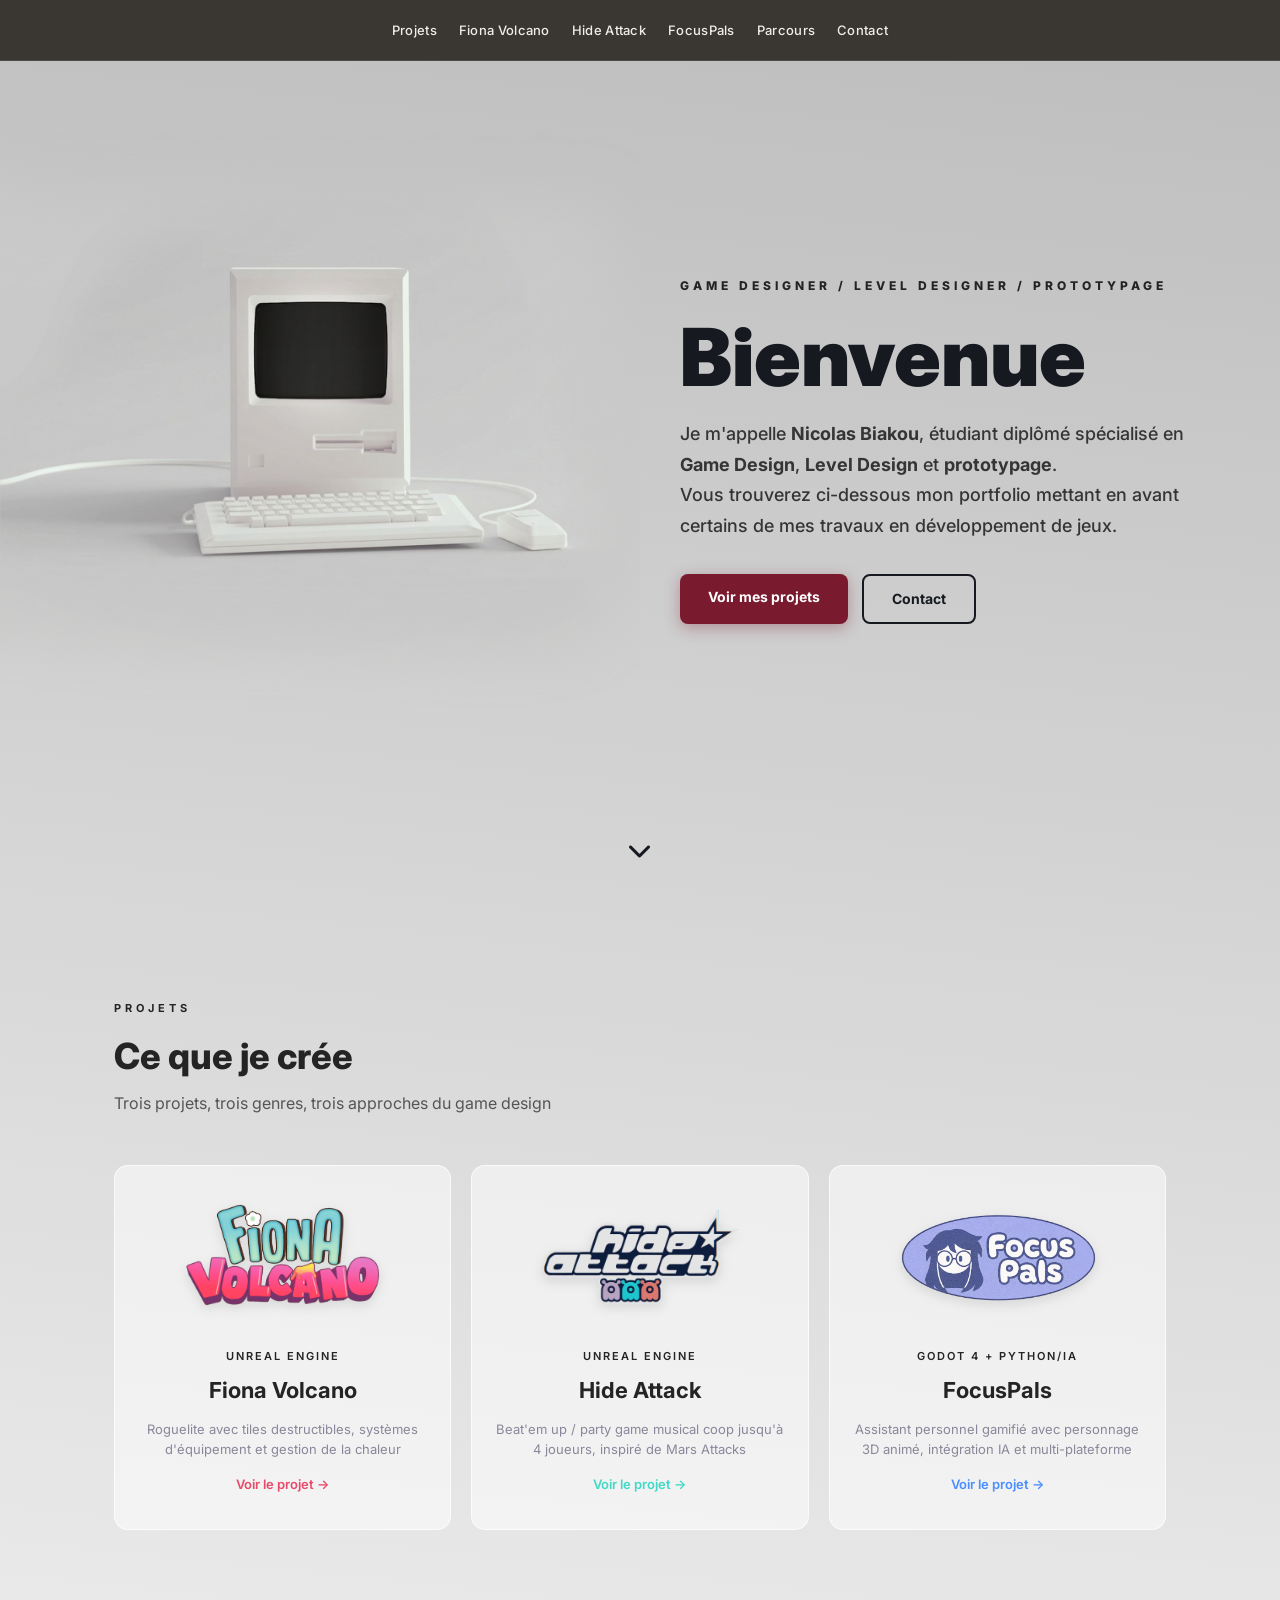
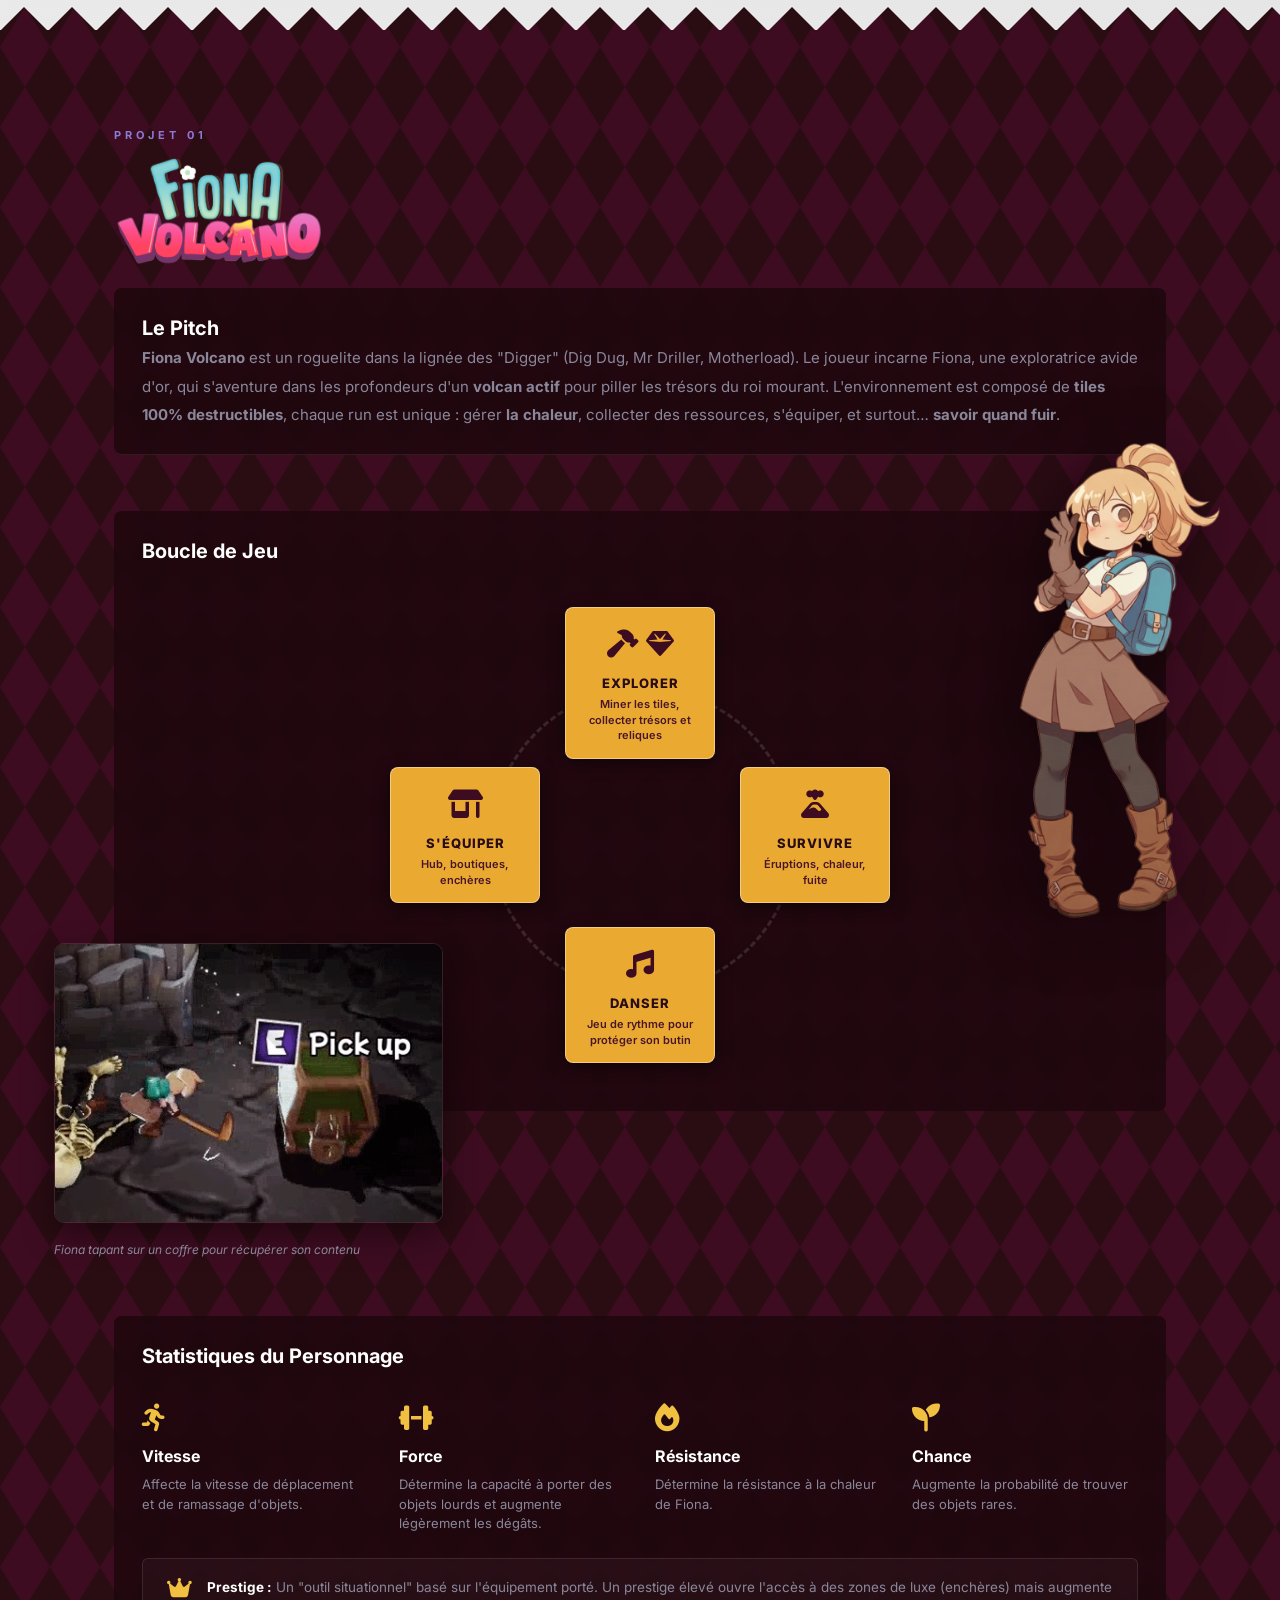
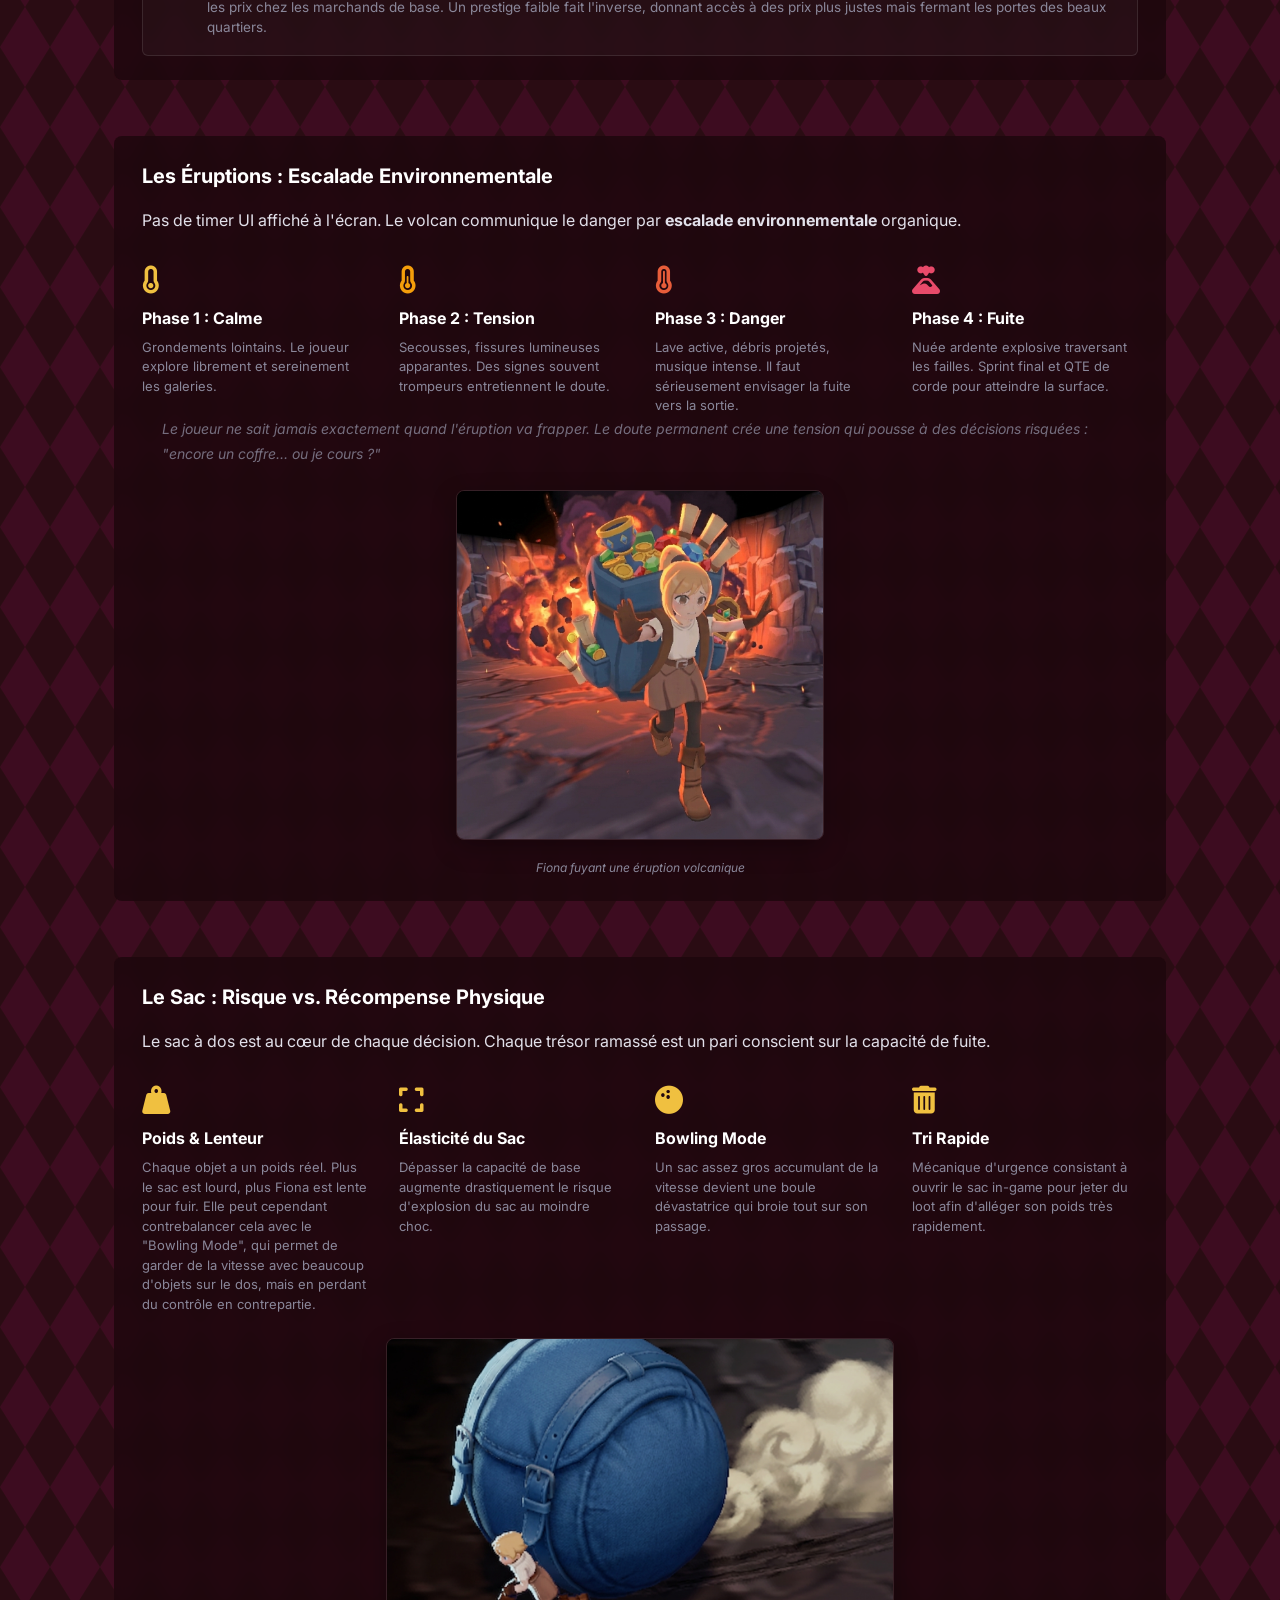
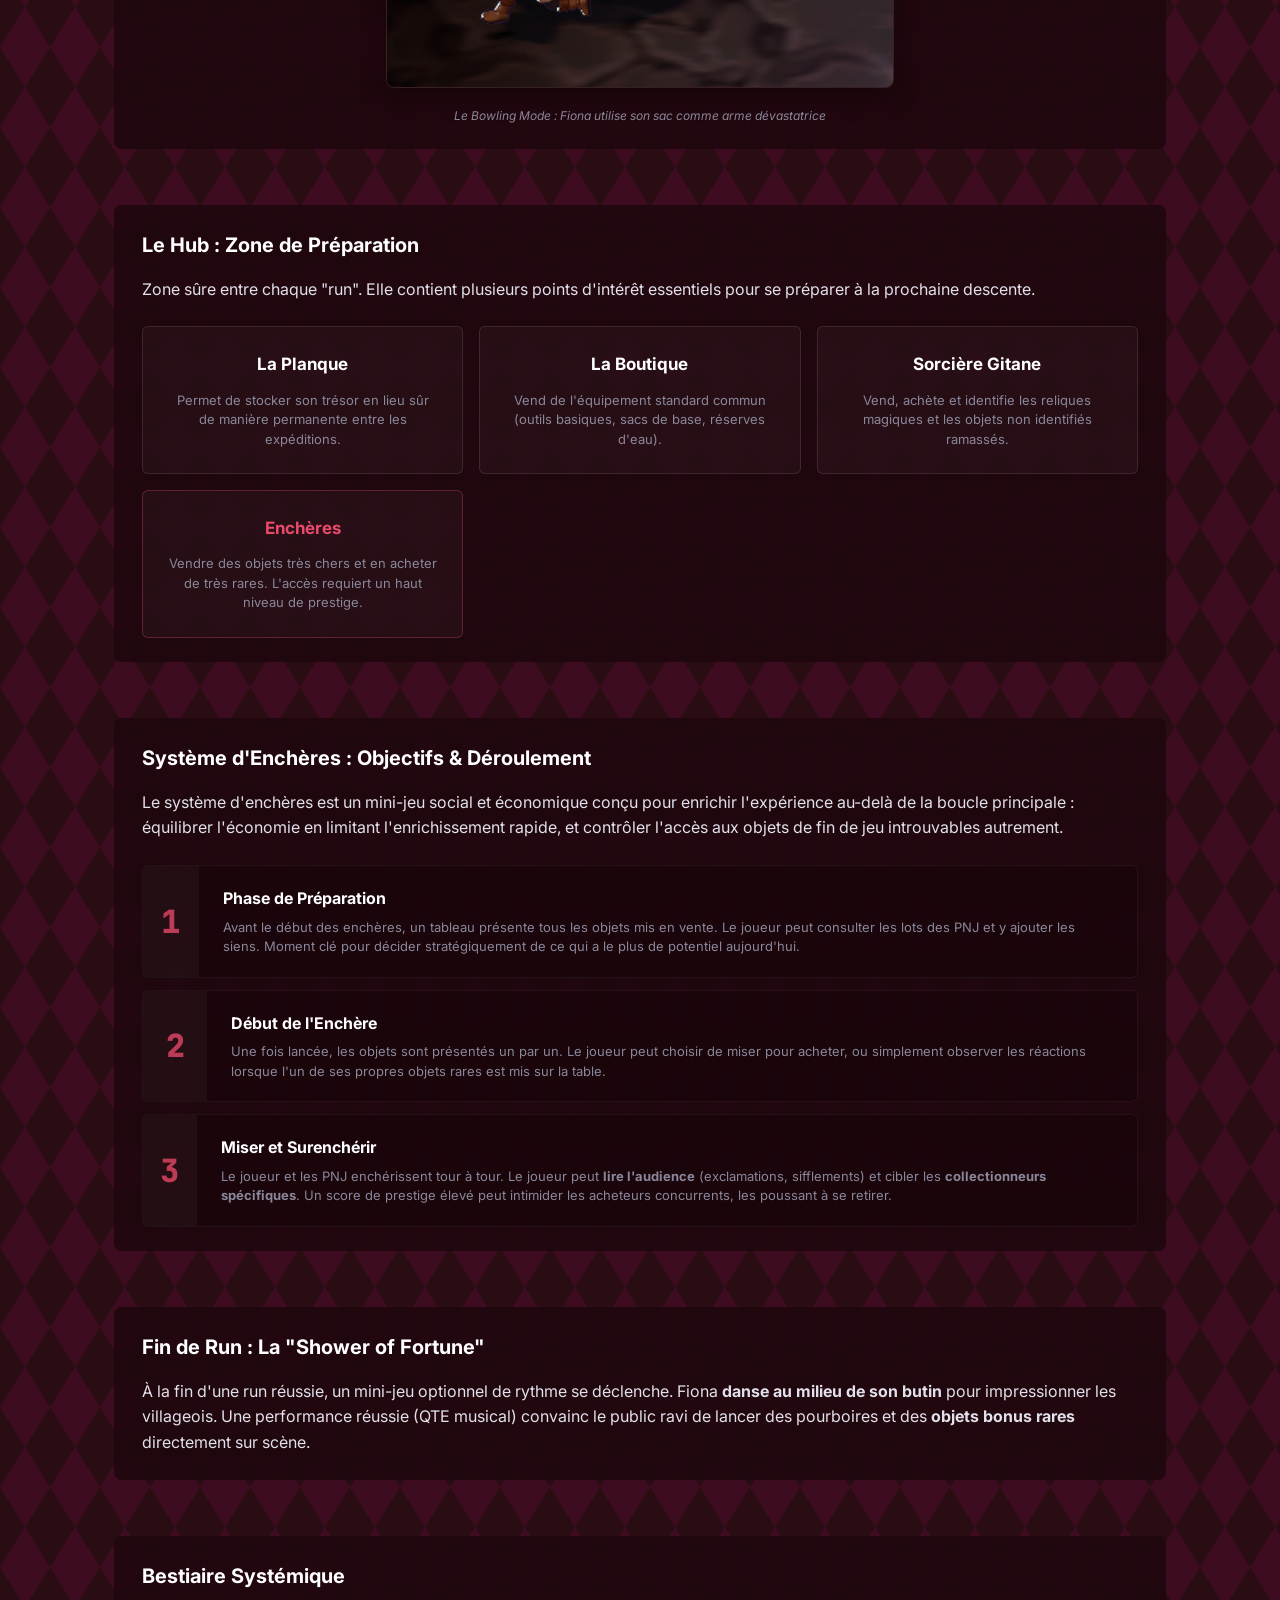
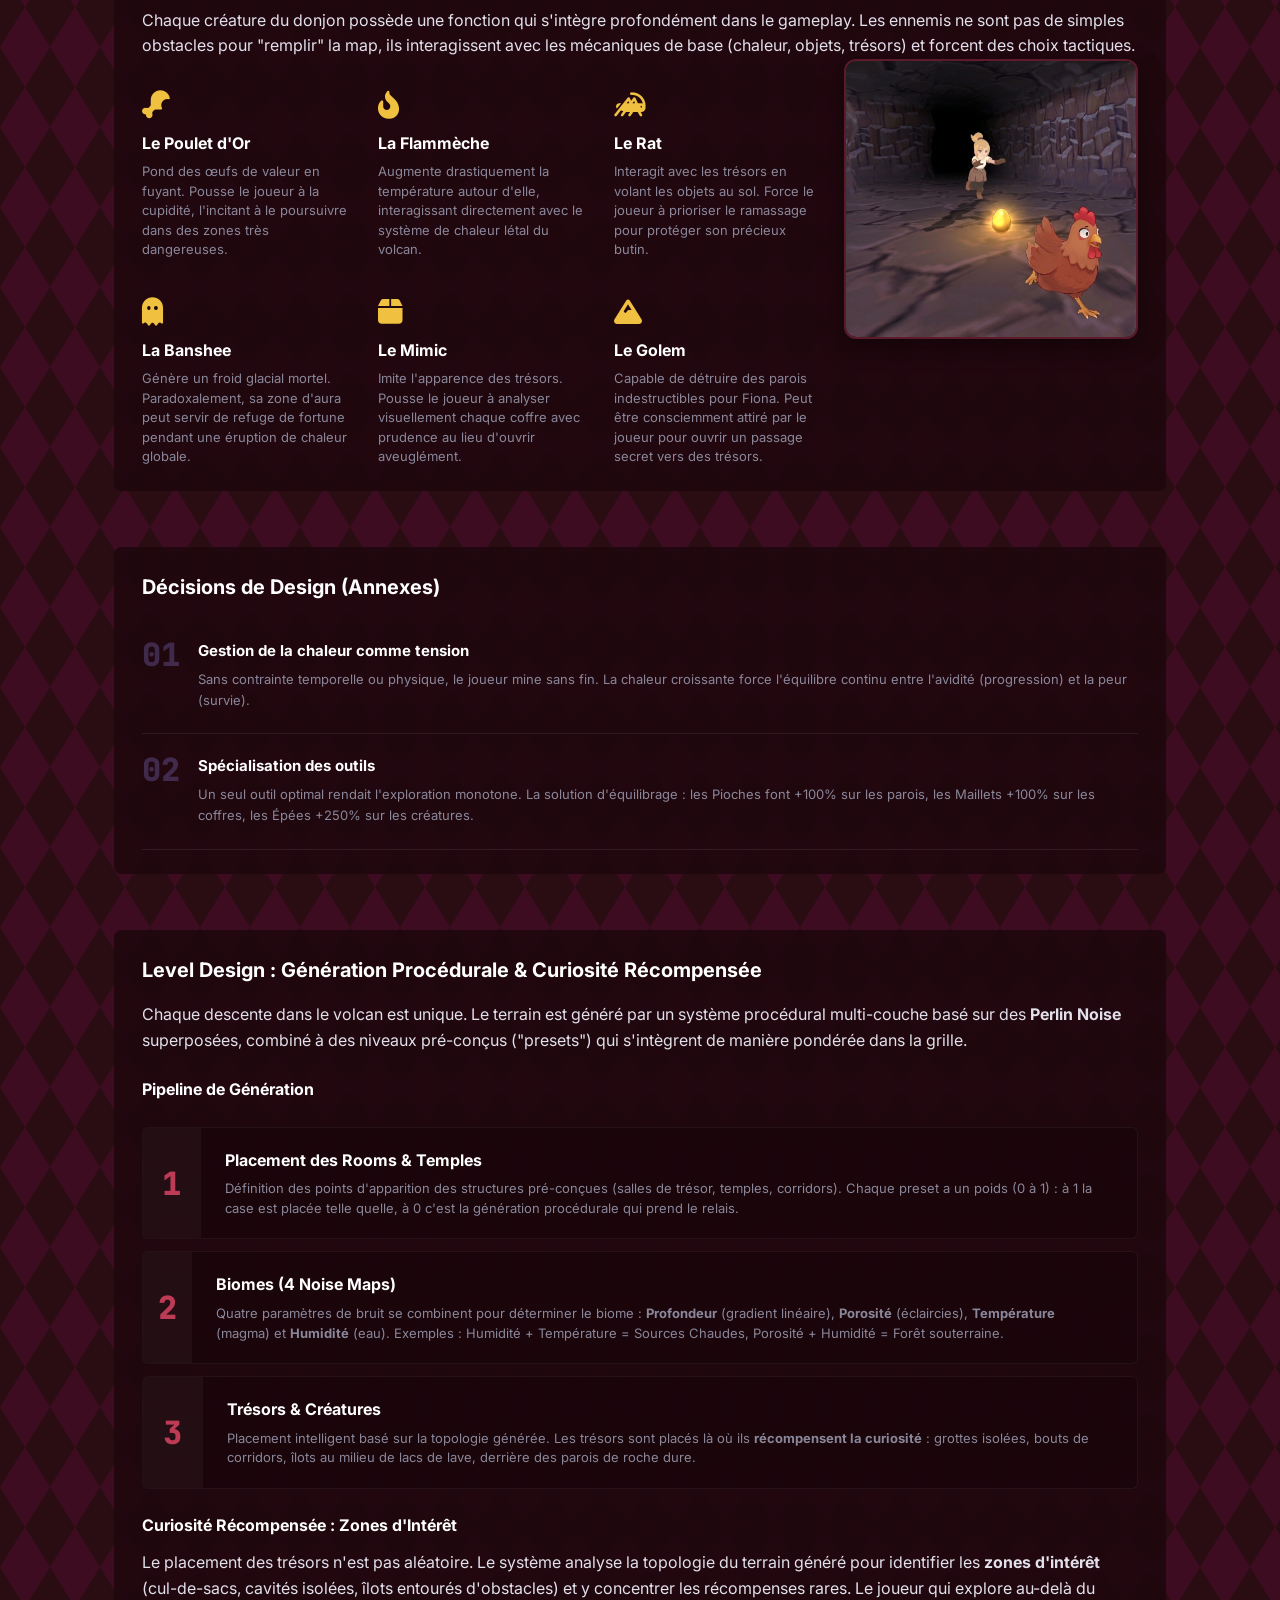
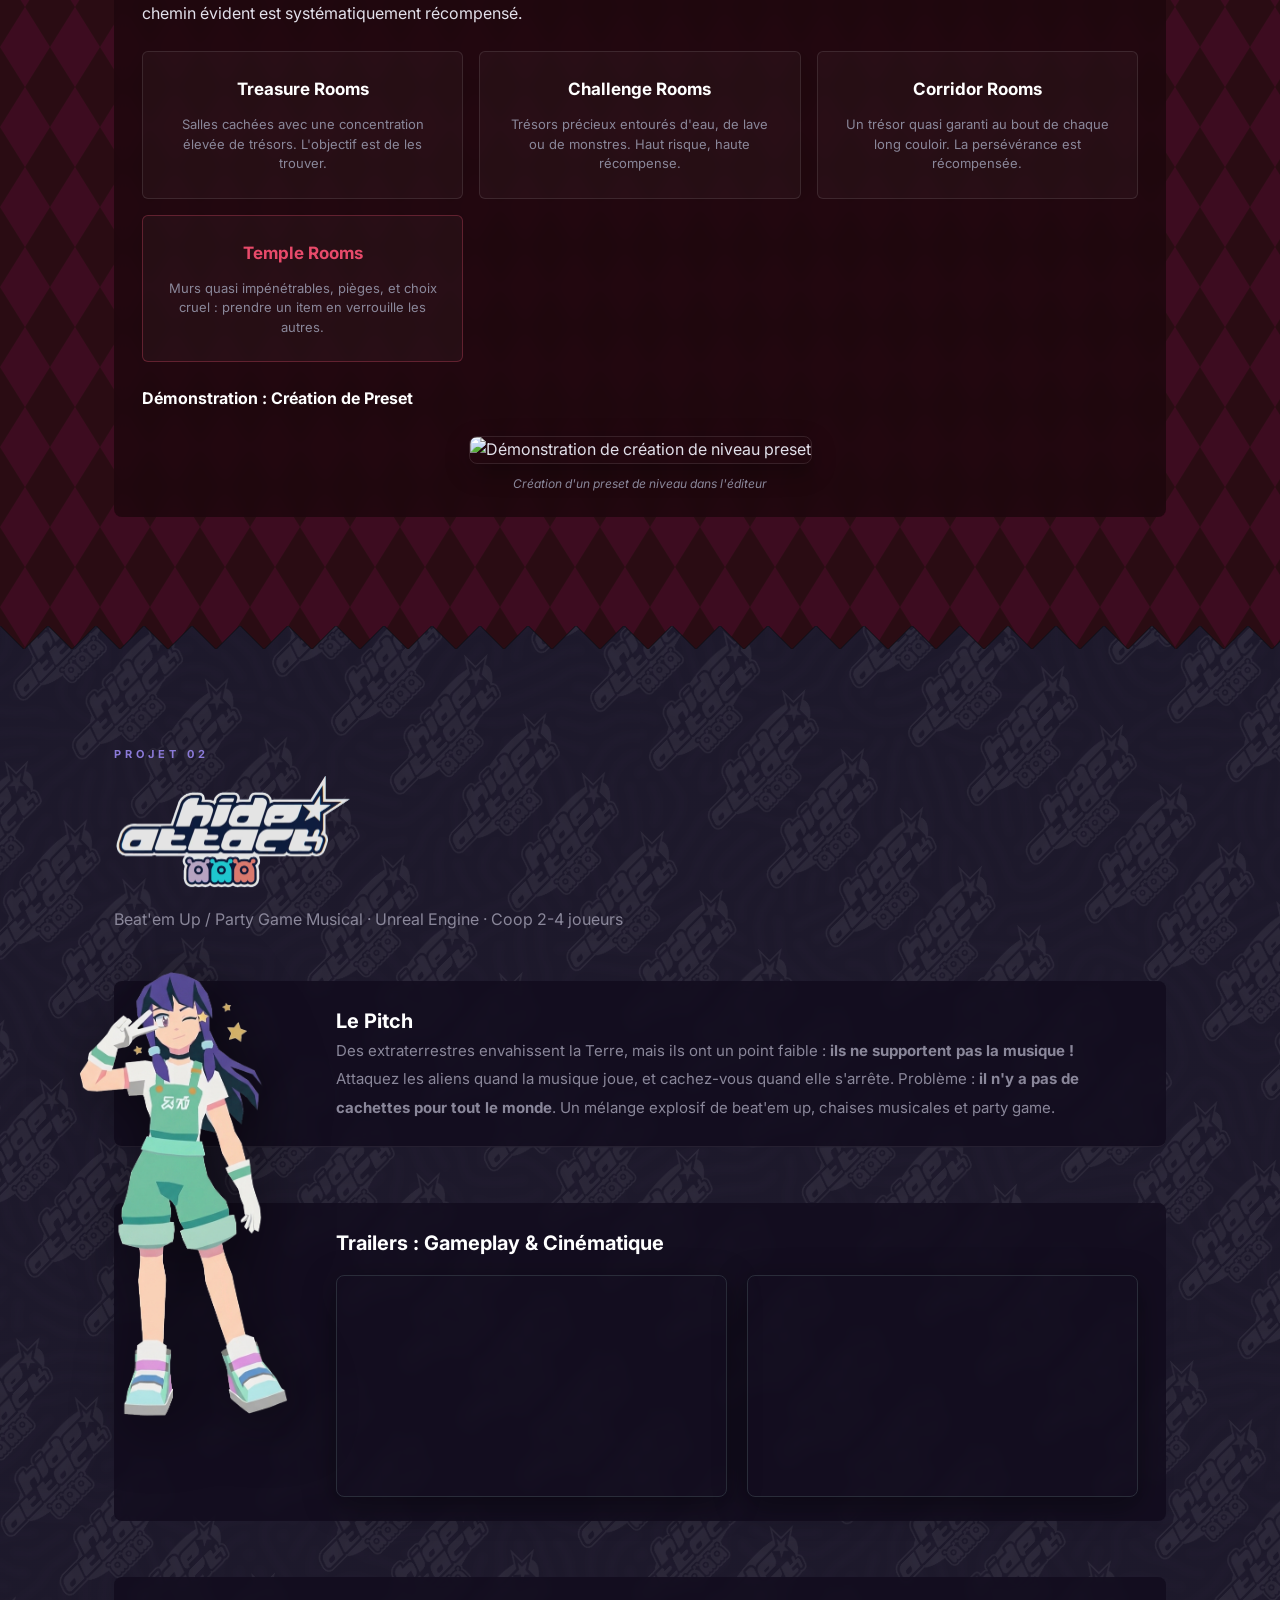
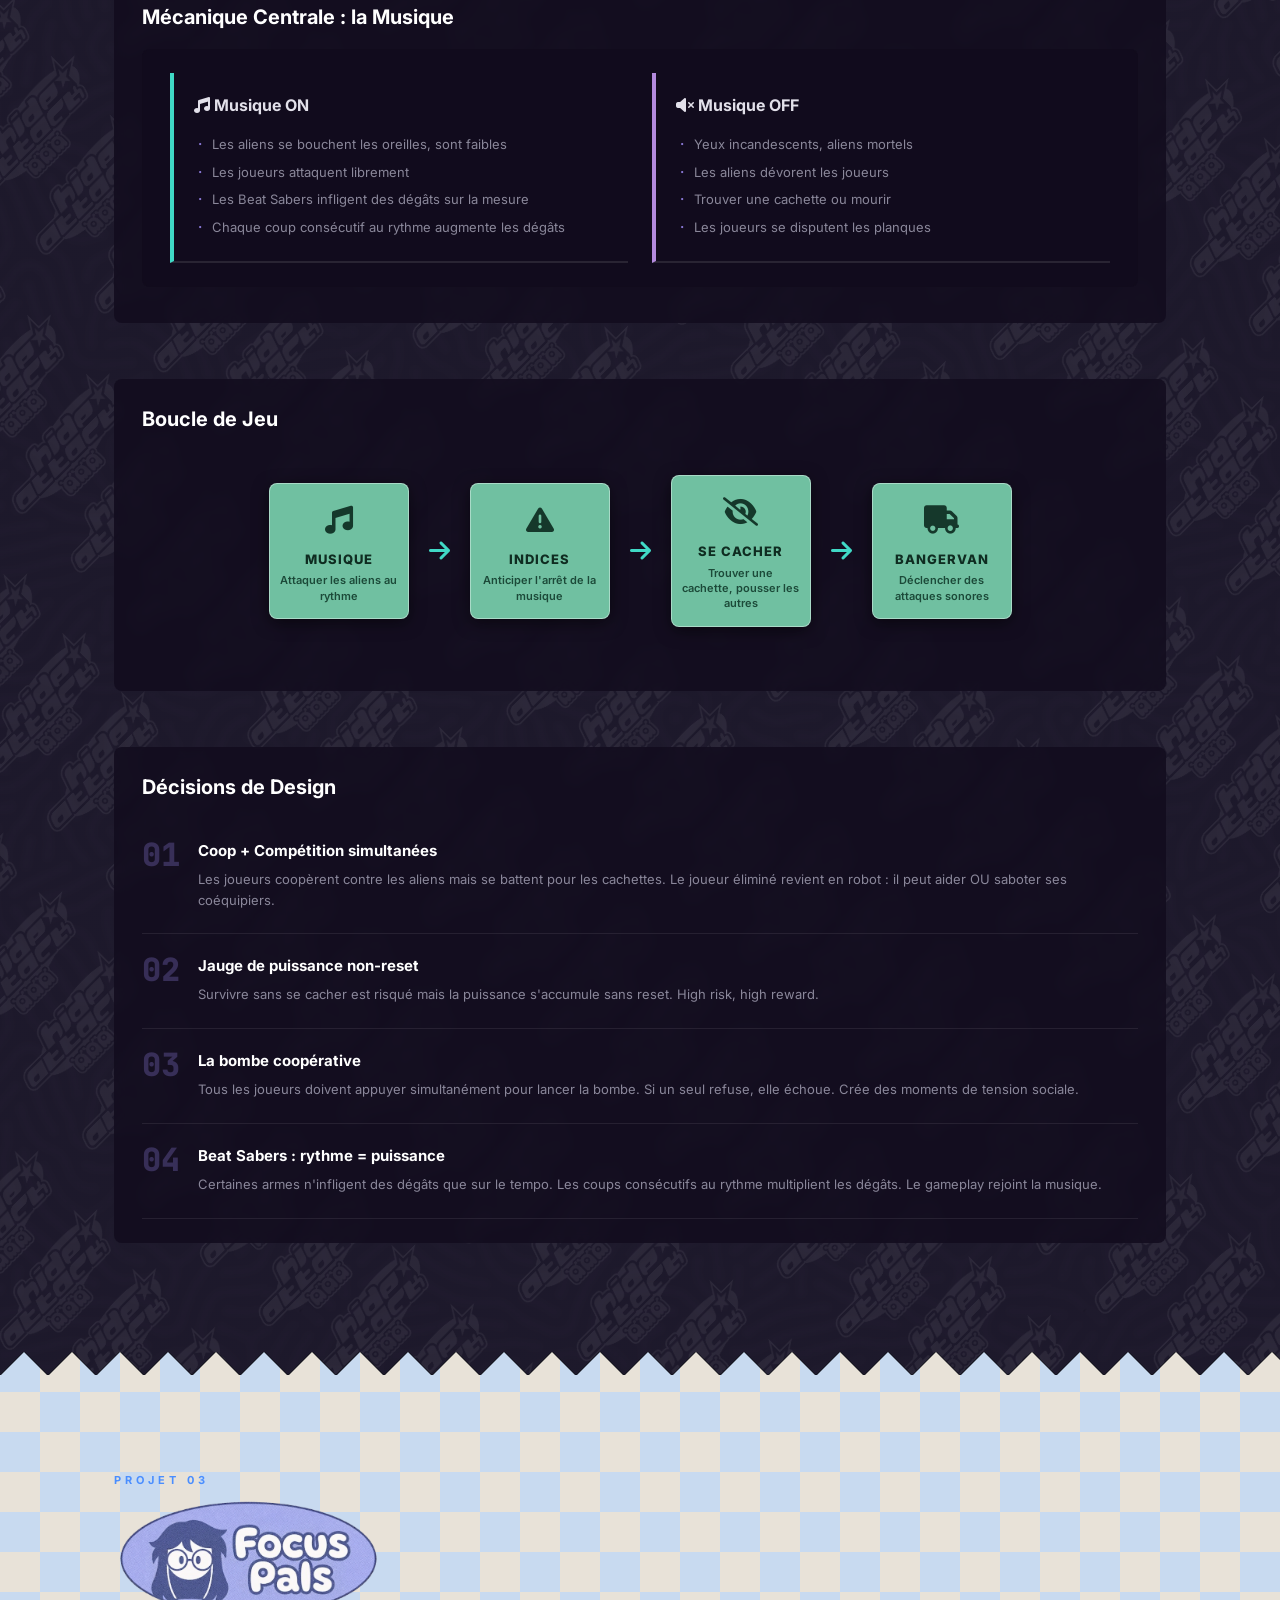
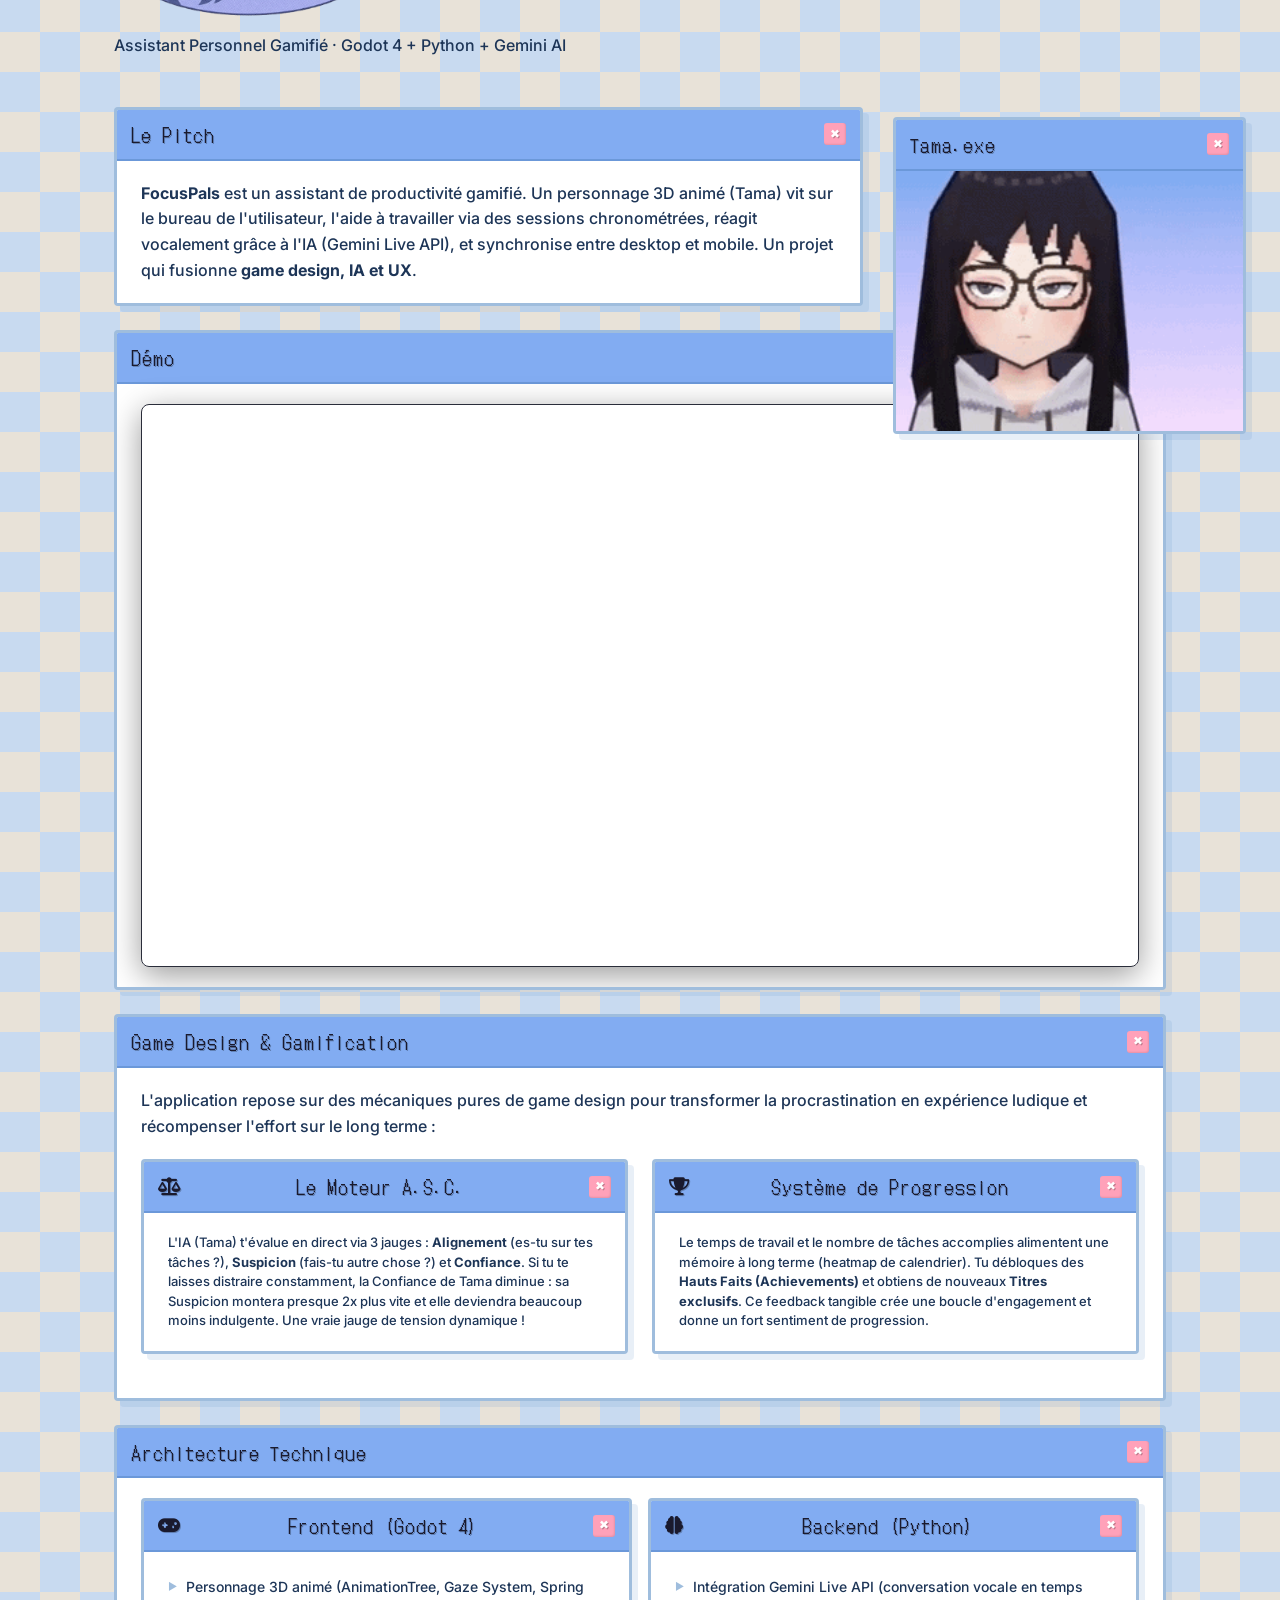
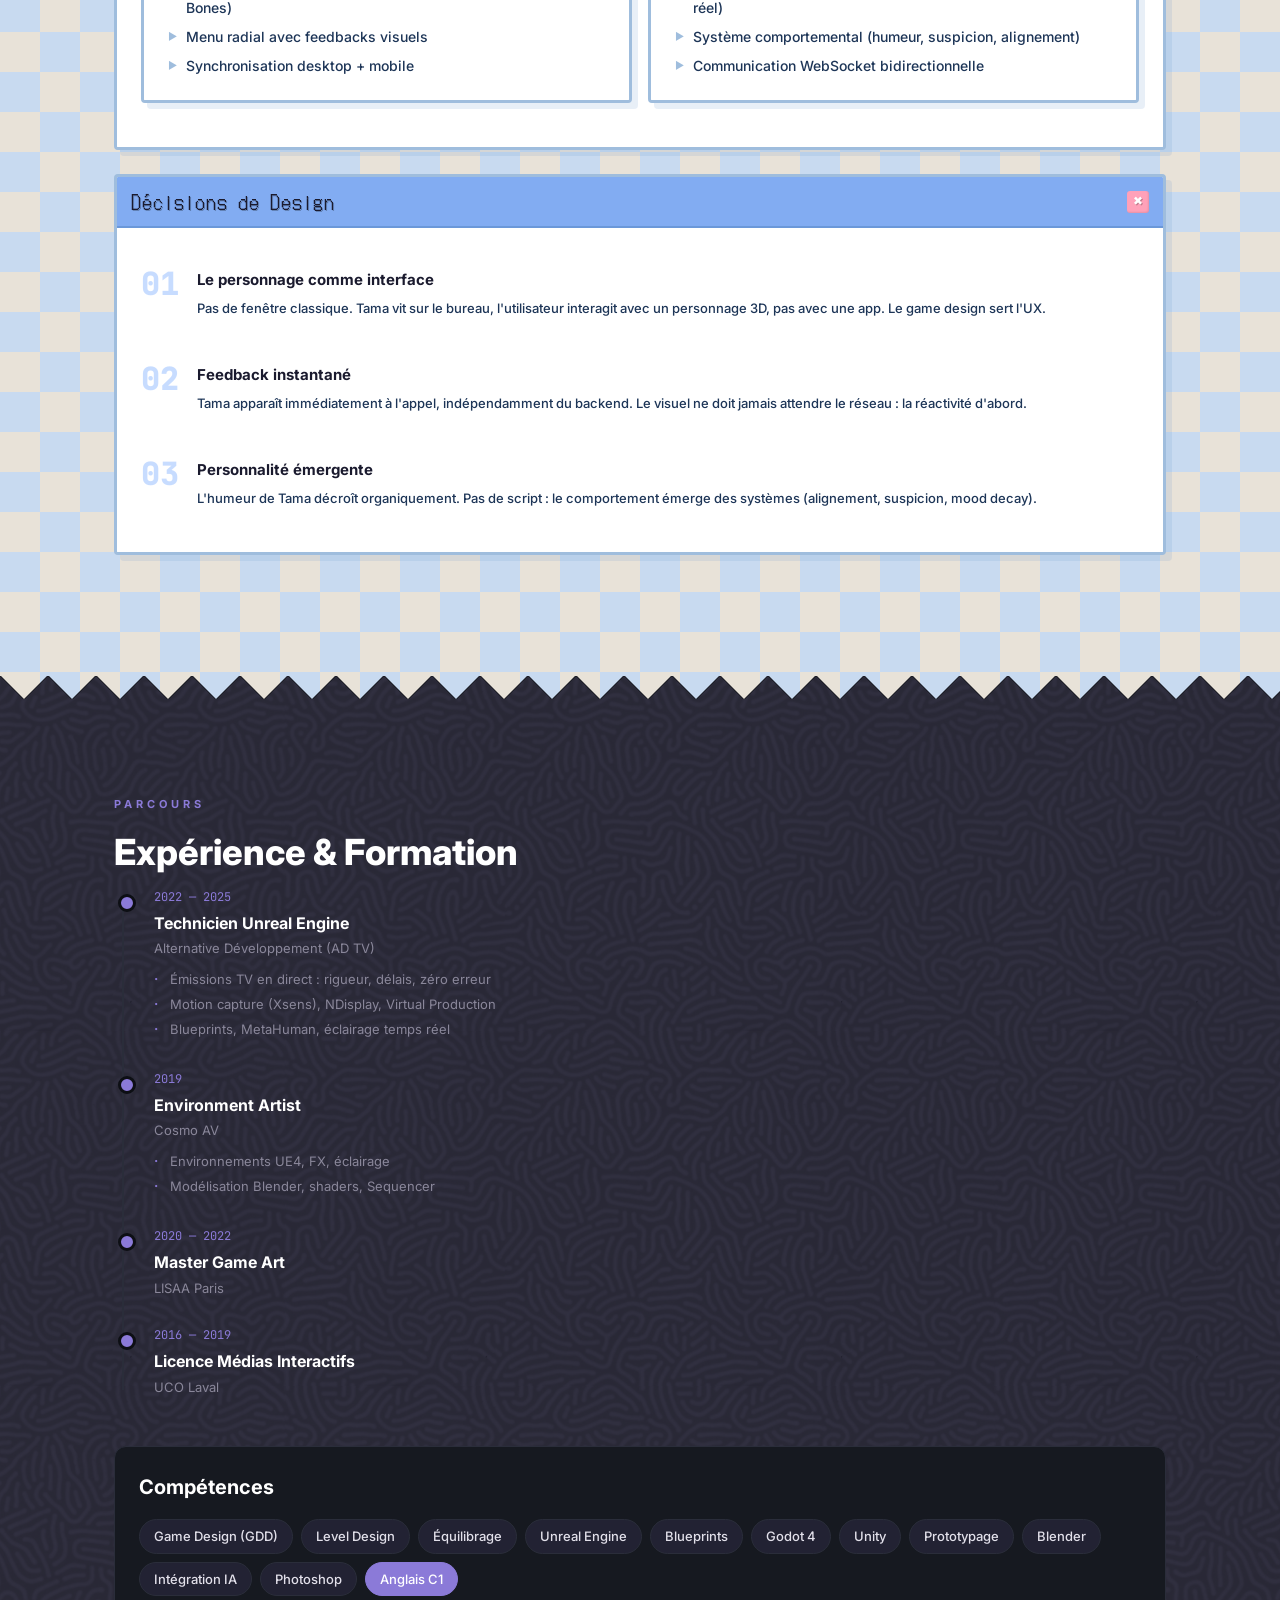
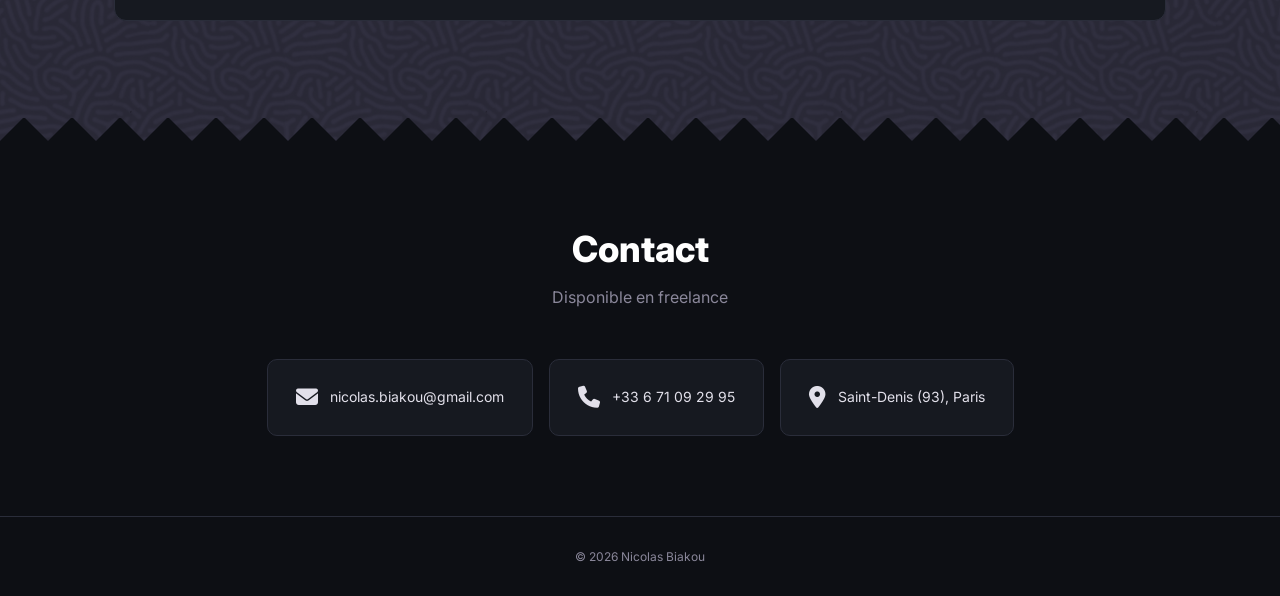
==== index.html @ f481d405 "Portfolio Nicolas Biakou - Game Designer" ====
<!DOCTYPE html>
<html lang="fr">
<head>
    <meta charset="UTF-8">
    <meta name="viewport" content="width=device-width, initial-scale=1.0">
    <title>Nicolas Biakou — Game Designer Portfolio</title>
    <meta name="description" content="Portfolio Game Design de Nicolas Biakou. Projets : Fiona Volcano, Hide Attack, FocusPals.">
    <link rel="preconnect" href="https://fonts.googleapis.com">
    <link href="https://fonts.googleapis.com/css2?family=DotGothic16&family=Inter:wght@300;400;500;600;700;800;900&family=JetBrains+Mono:wght@400;500&display=swap" rel="stylesheet">
    <link rel="stylesheet" href="https://cdnjs.cloudflare.com/ajax/libs/font-awesome/6.5.1/css/all.min.css">
    <link rel="stylesheet" href="style.css">
</head>
<body>

<!-- NAV -->
<nav id="navbar">
    <div class="nav-inner">
        <div class="nav-links">
            <a href="#projects">Projets</a>
            <a href="#fiona">Fiona Volcano</a>
            <a href="#hideattack">Hide Attack</a>
            <a href="#focuspals">FocusPals</a>
            <a href="#experience">Parcours</a>
            <a href="#contact">Contact</a>
        </div>
        <button class="nav-toggle" aria-label="Menu"><i class="fa-solid fa-bars"></i></button>
    </div>
</nav>

<div class="top-light-bg">
<!-- HERO -->
<section id="hero">
    <div class="hero-bg"></div>
    <div class="hero-content">
        <div class="computer-mockup">
            <img src="computer.png" alt="Computer" class="computer-img">
            <video class="computer-video" autoplay muted loop playsinline>
                <source src="VideoCOmputer.mp4" type="video/mp4">
            </video>
        </div>
        <div class="hero-text">
            <p class="hero-tag">GAME DESIGNER / LEVEL DESIGNER / PROTOTYPAGE</p>
            <h1>Bienvenue</h1>
            <p class="hero-sub">Je m'appelle <strong>Nicolas Biakou</strong>, étudiant diplômé spécialisé en <strong>Game Design</strong>, <strong>Level Design</strong> et <strong>prototypage</strong>.<br>Vous trouverez ci-dessous mon portfolio mettant en avant certains de mes travaux en développement de jeux.</p>
            <div class="hero-cta">
                <a href="#projects" class="btn btn-primary">Voir mes projets</a>
                <a href="#contact" class="btn btn-ghost">Contact</a>
            </div>
        </div>
    </div>
    <div class="scroll-hint"><i class="fa-solid fa-chevron-down"></i></div>
</section>

<!-- PROJECTS OVERVIEW -->
<section id="projects">
    <div class="container">
        <p class="section-tag">PROJETS</p>
        <h2>Ce que je crée</h2>
        <p class="section-sub">Trois projets, trois genres, trois approches du game design</p>

        <div class="projects-grid">
            <a href="#fiona" class="project-card project-fiona">
                <img src="Logo_FionaVolcano.png" alt="Fiona Volcano" class="project-logo">
                <div class="project-info">
                    <span class="project-engine">Unreal Engine</span>
                    <h3>Fiona Volcano</h3>
                    <p>Roguelite avec tiles destructibles, systèmes d'équipement et gestion de la chaleur</p>
                    <span class="project-link">Voir le projet →</span>
                </div>
            </a>
            <a href="#hideattack" class="project-card project-hide">
                <img src="Logo_HideAttack.png" alt="Hide Attack" class="project-logo">
                <div class="project-info">
                    <span class="project-engine">Unreal Engine</span>
                    <h3>Hide Attack</h3>
                    <p>Beat'em up / party game musical coop jusqu'à 4 joueurs, inspiré de Mars Attacks</p>
                    <span class="project-link">Voir le projet →</span>
                </div>
            </a>
            <a href="#focuspals" class="project-card project-focus">
                <img src="Logo_FocusPals.png" alt="FocusPals" class="project-logo">
                <div class="project-info">
                    <span class="project-engine">Godot 4 + Python/IA</span>
                    <h3>FocusPals</h3>
                    <p>Assistant personnel gamifié avec personnage 3D animé, intégration IA et multi-plateforme</p>
                    <span class="project-link">Voir le projet →</span>
                </div>
            </a>
        </div>
    </div>
</section>
</div>

<!-- ══════════════════════════════════ -->
<!--         FIONA VOLCANO             -->
<!-- ══════════════════════════════════ -->
<section id="fiona" class="project-section">
    <div class="container" style="position: relative;">
        <p class="section-tag">PROJET 01</p>
        <h2><img src="Logo_FionaVolcano.png" alt="Fiona Volcano" class="title-logo"></h2>
        <div class="pitch-card pitch-fiona">
            <div class="pitch-text">
                <h3>Le Pitch</h3>
                <p><strong>Fiona Volcano</strong> est un roguelite dans la lignée des "Digger" (Dig Dug, Mr Driller, Motherload). Le joueur incarne Fiona, une exploratrice avide d'or, qui s'aventure dans les profondeurs d'un <strong>volcan actif</strong> pour piller les trésors du roi mourant. L'environnement est composé de <strong>tiles 100% destructibles</strong>, chaque run est unique : gérer <strong>la chaleur</strong>, collecter des ressources, s'équiper, et surtout… <strong>savoir quand fuir</strong>.</p>
            </div>
        </div>

        <!-- FIONA CHARACTER DECORATION -->
        <img src="Fiona.png" alt="Fiona" class="fiona-character-art">

        <!-- CORE LOOP -->
        <div class="subsection">
            <h3>Boucle de Jeu</h3>
            <div class="loop-diagram">
                <div class="loop-step loop-step-1"><div class="loop-icon"><i class="fa-solid fa-hammer"></i> <i class="fa-solid fa-gem"></i></div><div class="loop-label">Explorer</div><p class="loop-desc">Miner les tiles, collecter trésors et reliques</p></div>
                <div class="loop-step loop-step-2"><div class="loop-icon"><i class="fa-solid fa-volcano"></i></div><div class="loop-label">Survivre</div><p class="loop-desc">Éruptions, chaleur, fuite</p></div>
                <div class="loop-step loop-step-3"><div class="loop-icon"><i class="fa-solid fa-music"></i></div><div class="loop-label">Danser</div><p class="loop-desc">Jeu de rythme pour protéger son butin</p></div>
                <div class="loop-step loop-step-4"><div class="loop-icon"><i class="fa-solid fa-shop"></i></div><div class="loop-label">S'équiper</div><p class="loop-desc">Hub, boutiques, enchères</p></div>
            </div>
        </div>

        <!-- GIF off-center left, overlapping background -->
        <div class="gdd-media gdd-media-left">
            <img src="GifFionaHitChest.gif" alt="Fiona frappant un coffre" class="gdd-media-img">
            <p class="gdd-media-caption">Fiona tapant sur un coffre pour récupérer son contenu</p>
        </div>

        <div class="subsection">
            <h3>Statistiques du Personnage</h3>
            <div class="gdd-stats-grid">
                <div class="gdd-stat-item"><div class="gdd-stat-icon"><i class="fa-solid fa-person-running"></i></div><h4>Vitesse</h4><p>Affecte la vitesse de déplacement et de ramassage d'objets.</p></div>
                <div class="gdd-stat-item"><div class="gdd-stat-icon"><i class="fa-solid fa-dumbbell"></i></div><h4>Force</h4><p>Détermine la capacité à porter des objets lourds et augmente légèrement les dégâts.</p></div>
                <div class="gdd-stat-item"><div class="gdd-stat-icon"><i class="fa-solid fa-fire"></i></div><h4>Résistance</h4><p>Détermine la résistance à la chaleur de Fiona.</p></div>
                <div class="gdd-stat-item"><div class="gdd-stat-icon"><i class="fa-solid fa-seedling"></i></div><h4>Chance</h4><p>Augmente la probabilité de trouver des objets rares.</p></div>
            </div>
            <div class="gdd-horizontal-flag">
                <i class="fa-solid fa-crown gdd-horizontal-flag-icon"></i>
                <p><strong>Prestige :</strong> Un "outil situationnel" basé sur l'équipement porté. Un prestige élevé ouvre l'accès à des zones de luxe (enchères) mais augmente les prix chez les marchands de base. Un prestige faible fait l'inverse, donnant accès à des prix plus justes mais fermant les portes des beaux quartiers.</p>
            </div>
        </div>

        <!-- ERUPTIONS -->
        <div class="subsection">
            <h3>Les Éruptions : Escalade Environnementale</h3>
            <p class="section-body">Pas de timer UI affiché à l'écran. Le volcan communique le danger par <strong>escalade environnementale</strong> organique.</p>
            <div class="gdd-stats-grid">
                <div class="gdd-stat-item"><div class="gdd-stat-icon"><i class="fa-solid fa-temperature-empty"></i></div><h4>Phase 1 : Calme</h4><p>Grondements lointains. Le joueur explore librement et sereinement les galeries.</p></div>
                <div class="gdd-stat-item"><div class="gdd-stat-icon"><i class="fa-solid fa-temperature-half" style="color:#f59e0b"></i></div><h4>Phase 2 : Tension</h4><p>Secousses, fissures lumineuses apparantes. Des signes souvent trompeurs entretiennent le doute.</p></div>
                <div class="gdd-stat-item"><div class="gdd-stat-icon"><i class="fa-solid fa-temperature-full" style="color:#e85d3a"></i></div><h4>Phase 3 : Danger</h4><p>Lave active, débris projetés, musique intense. Il faut sérieusement envisager la fuite vers la sortie.</p></div>
                <div class="gdd-stat-item"><div class="gdd-stat-icon"><i class="fa-solid fa-volcano" style="color:#e84a6a"></i></div><h4>Phase 4 : Fuite</h4><p>Nuée ardente explosive traversant les failles. Sprint final et QTE de corde pour atteindre la surface.</p></div>
            </div>
            <p class="design-note">Le joueur ne sait jamais exactement quand l'éruption va frapper. Le doute permanent crée une tension qui pousse à des décisions risquées : "encore un coffre… ou je cours ?"</p>
            <div class="gdd-media">
                <img src="ImageFioneFleeing.jpg" alt="Fiona fuyant une éruption" class="gdd-media-img">
                <p class="gdd-media-caption">Fiona fuyant une éruption volcanique</p>
            </div>
        </div>

        <!-- SAC -->
        <div class="subsection">
            <h3>Le Sac : Risque vs. Récompense Physique</h3>
            <p class="section-body">Le sac à dos est au cœur de chaque décision. Chaque trésor ramassé est un pari conscient sur la capacité de fuite.</p>
            <div class="gdd-stats-grid">
                <div class="gdd-stat-item"><div class="gdd-stat-icon"><i class="fa-solid fa-weight-hanging"></i></div><h4>Poids &amp; Lenteur</h4><p>Chaque objet a un poids réel. Plus le sac est lourd, plus Fiona est lente pour fuir. Elle peut cependant contrebalancer cela avec le "Bowling Mode", qui permet de garder de la vitesse avec beaucoup d'objets sur le dos, mais en perdant du contrôle en contrepartie.</p></div>
                <div class="gdd-stat-item"><div class="gdd-stat-icon"><i class="fa-solid fa-expand"></i></div><h4>Élasticité du Sac</h4><p>Dépasser la capacité de base augmente drastiquement le risque d'explosion du sac au moindre choc.</p></div>
                <div class="gdd-stat-item"><div class="gdd-stat-icon"><i class="fa-solid fa-bowling-ball"></i></div><h4>Bowling Mode</h4><p>Un sac assez gros accumulant de la vitesse devient une boule dévastatrice qui broie tout sur son passage.</p></div>
                <div class="gdd-stat-item"><div class="gdd-stat-icon"><i class="fa-solid fa-trash-can"></i></div><h4>Tri Rapide</h4><p>Mécanique d'urgence consistant à ouvrir le sac in-game pour jeter du loot afin d'alléger son poids très rapidement.</p></div>
            </div>
            <div class="gdd-media">
                <img src="BowlingMode.jpg" alt="Bowling Mode" class="gdd-media-img">
                <p class="gdd-media-caption">Le Bowling Mode : Fiona utilise son sac comme arme dévastatrice</p>
            </div>
        </div>

        <!-- HUB (New GDD addition) -->
        <div class="subsection">
            <h3>Le Hub : Zone de Préparation</h3>
            <p class="section-body">Zone sûre entre chaque "run". Elle contient plusieurs points d'intérêt essentiels pour se préparer à la prochaine descente.</p>
            <div class="gdd-boxes-grid">
                <div class="gdd-box">
                    <h4>La Planque</h4>
                    <p>Permet de stocker son trésor en lieu sûr de manière permanente entre les expéditions.</p>
                </div>
                <div class="gdd-box">
                    <h4>La Boutique</h4>
                    <p>Vend de l'équipement standard commun (outils basiques, sacs de base, réserves d'eau).</p>
                </div>
                <div class="gdd-box">
                    <h4>Sorcière Gitane</h4>
                    <p>Vend, achète et identifie les reliques magiques et les objets non identifiés ramassés.</p>
                </div>
                <div class="gdd-box" style="border-color: rgba(232, 74, 106, 0.3);">
                    <h4 style="color: var(--fiona-primary);">Enchères</h4>
                    <p>Vendre des objets très chers et en acheter de très rares. L'accès requiert un haut niveau de prestige.</p>
                </div>
            </div>
        </div>

        <!-- ENCHÈRES (New GDD addition) -->
        <div class="subsection">
            <h3>Système d'Enchères : Objectifs & Déroulement</h3>
            <p class="section-body">Le système d'enchères est un mini-jeu social et économique conçu pour enrichir l'expérience au-delà de la boucle principale : équilibrer l'économie en limitant l'enrichissement rapide, et contrôler l'accès aux objets de fin de jeu introuvables autrement.</p>
            <div class="gdd-steps-container">
                <div class="gdd-step">
                    <div class="gdd-step-num">1</div>
                    <div class="gdd-step-content">
                        <h4>Phase de Préparation</h4>
                        <p>Avant le début des enchères, un tableau présente tous les objets mis en vente. Le joueur peut consulter les lots des PNJ et y ajouter les siens. Moment clé pour décider stratégiquement de ce qui a le plus de potentiel aujourd'hui.</p>
                    </div>
                </div>
                <div class="gdd-step">
                    <div class="gdd-step-num">2</div>
                    <div class="gdd-step-content">
                        <h4>Début de l'Enchère</h4>
                        <p>Une fois lancée, les objets sont présentés un par un. Le joueur peut choisir de miser pour acheter, ou simplement observer les réactions lorsque l'un de ses propres objets rares est mis sur la table.</p>
                    </div>
                </div>
                <div class="gdd-step">
                    <div class="gdd-step-num">3</div>
                    <div class="gdd-step-content">
                        <h4>Miser et Surenchérir</h4>
                        <p>Le joueur et les PNJ enchérissent tour à tour. Le joueur peut <strong>lire l'audience</strong> (exclamations, sifflements) et cibler les <strong>collectionneurs spécifiques</strong>. Un score de prestige élevé peut intimider les acheteurs concurrents, les poussant à se retirer.</p>
                    </div>
                </div>
            </div>
        </div>

        <!-- FIN DE LA RUN (Shower of Fortune) -->
        <div class="subsection">
            <h3>Fin de Run : La "Shower of Fortune"</h3>
            <p class="section-body">À la fin d'une run réussie, un mini-jeu optionnel de rythme se déclenche. Fiona <strong>danse au milieu de son butin</strong> pour impressionner les villageois. Une performance réussie (QTE musical) convainc le public ravi de lancer des pourboires et des <strong>objets bonus rares</strong> directement sur scène.</p>
        </div>

        <!-- ECOSYSTEME INTEGRE -->
        <div class="subsection">
            <h3>Bestiaire Systémique</h3>
            <p class="section-body">Chaque créature du donjon possède une fonction qui s'intègre profondément dans le gameplay. Les ennemis ne sont pas de simples obstacles pour "remplir" la map, ils interagissent avec les mécaniques de base (chaleur, objets, trésors) et forcent des choix tactiques.</p>
            
            <img src="Chicken.jpg" alt="Fiona poursuivant un poulet" class="bestiary-art">

            <div class="gdd-stats-grid" style="margin-top: 24px;">
                <div class="gdd-stat-item"><div class="gdd-stat-icon"><i class="fa-solid fa-drumstick-bite"></i></div><h4>Le Poulet d'Or</h4><p>Pond des œufs de valeur en fuyant. Pousse le joueur à la cupidité, l'incitant à le poursuivre dans des zones très dangereuses.</p></div>
                <div class="gdd-stat-item"><div class="gdd-stat-icon"><i class="fa-solid fa-fire-flame-curved"></i></div><h4>La Flammèche</h4><p>Augmente drastiquement la température autour d'elle, interagissant directement avec le système de chaleur létal du volcan.</p></div>
                <div class="gdd-stat-item"><div class="gdd-stat-icon"><i class="fa-solid fa-locust"></i></div><h4>Le Rat</h4><p>Interagit avec les trésors en volant les objets au sol. Force le joueur à prioriser le ramassage pour protéger son précieux butin.</p></div>
                <div class="gdd-stat-item"><div class="gdd-stat-icon"><i class="fa-solid fa-ghost"></i></div><h4>La Banshee</h4><p>Génère un froid glacial mortel. Paradoxalement, sa zone d'aura peut servir de refuge de fortune pendant une éruption de chaleur globale.</p></div>
                <div class="gdd-stat-item"><div class="gdd-stat-icon"><i class="fa-solid fa-box"></i></div><h4>Le Mimic</h4><p>Imite l'apparence des trésors. Pousse le joueur à analyser visuellement chaque coffre avec prudence au lieu d'ouvrir aveuglément.</p></div>
                <div class="gdd-stat-item"><div class="gdd-stat-icon"><i class="fa-solid fa-mountain"></i></div><h4>Le Golem</h4><p>Capable de détruire des parois indestructibles pour Fiona. Peut être consciemment attiré par le joueur pour ouvrir un passage secret vers des trésors.</p></div>
            </div>
        </div>

        <!-- DECISIONS DE DESIGN -->
        <div class="subsection">
            <h3>Décisions de Design (Annexes)</h3>
            <div class="iterations">
                <div class="iter-card"><div class="iter-num">01</div><div class="iter-content"><h4>Gestion de la chaleur comme tension</h4><p>Sans contrainte temporelle ou physique, le joueur mine sans fin. La chaleur croissante force l'équilibre continu entre l'avidité (progression) et la peur (survie).</p></div></div>
                <div class="iter-card"><div class="iter-num">02</div><div class="iter-content"><h4>Spécialisation des outils</h4><p>Un seul outil optimal rendait l'exploration monotone. La solution d'équilibrage : les Pioches font +100% sur les parois, les Maillets +100% sur les coffres, les Épées +250% sur les créatures.</p></div></div>
            </div>
        </div>

        <!-- LEVEL DESIGN -->
        <div class="subsection">
            <h3>Level Design : Génération Procédurale & Curiosité Récompensée</h3>
            <p class="section-body">Chaque descente dans le volcan est unique. Le terrain est généré par un système procédural multi-couche basé sur des <strong>Perlin Noise</strong> superposées, combiné à des niveaux pré-conçus ("presets") qui s'intègrent de manière pondérée dans la grille.</p>

            <h4 style="margin: 24px 0 12px; color: var(--text-bright);">Pipeline de Génération</h4>
            <div class="gdd-steps-container">
                <div class="gdd-step">
                    <div class="gdd-step-num">1</div>
                    <div class="gdd-step-content">
                        <h4>Placement des Rooms & Temples</h4>
                        <p>Définition des points d'apparition des structures pré-conçues (salles de trésor, temples, corridors). Chaque preset a un poids (0 à 1) : à 1 la case est placée telle quelle, à 0 c'est la génération procédurale qui prend le relais.</p>
                    </div>
                </div>
                <div class="gdd-step">
                    <div class="gdd-step-num">2</div>
                    <div class="gdd-step-content">
                        <h4>Biomes (4 Noise Maps)</h4>
                        <p>Quatre paramètres de bruit se combinent pour déterminer le biome : <strong>Profondeur</strong> (gradient linéaire), <strong>Porosité</strong> (éclaircies), <strong>Température</strong> (magma) et <strong>Humidité</strong> (eau). Exemples : Humidité + Température = Sources Chaudes, Porosité + Humidité = Forêt souterraine.</p>
                    </div>
                </div>
                <div class="gdd-step">
                    <div class="gdd-step-num">3</div>
                    <div class="gdd-step-content">
                        <h4>Trésors & Créatures</h4>
                        <p>Placement intelligent basé sur la topologie générée. Les trésors sont placés là où ils <strong>récompensent la curiosité</strong> : grottes isolées, bouts de corridors, îlots au milieu de lacs de lave, derrière des parois de roche dure.</p>
                    </div>
                </div>
            </div>

            <h4 style="margin: 24px 0 12px; color: var(--text-bright);">Curiosité Récompensée : Zones d'Intérêt</h4>
            <p class="section-body">Le placement des trésors n'est pas aléatoire. Le système analyse la topologie du terrain généré pour identifier les <strong>zones d'intérêt</strong> (cul-de-sacs, cavités isolées, îlots entourés d'obstacles) et y concentrer les récompenses rares. Le joueur qui explore au-delà du chemin évident est systématiquement récompensé.</p>
            <div class="gdd-boxes-grid">
                <div class="gdd-box">
                    <h4>Treasure Rooms</h4>
                    <p>Salles cachées avec une concentration élevée de trésors. L'objectif est de les trouver.</p>
                </div>
                <div class="gdd-box">
                    <h4>Challenge Rooms</h4>
                    <p>Trésors précieux entourés d'eau, de lave ou de monstres. Haut risque, haute récompense.</p>
                </div>
                <div class="gdd-box">
                    <h4>Corridor Rooms</h4>
                    <p>Un trésor quasi garanti au bout de chaque long couloir. La persévérance est récompensée.</p>
                </div>
                <div class="gdd-box" style="border-color: rgba(232, 74, 106, 0.3);">
                    <h4 style="color: var(--fiona-primary);">Temple Rooms</h4>
                    <p>Murs quasi impénétrables, pièges, et choix cruel : prendre un item en verrouille les autres.</p>
                </div>
            </div>

            <h4 style="margin: 24px 0 12px; color: var(--text-bright);">Démonstration : Création de Preset</h4>
            <div class="gdd-media">
                <img src="LevelCreation.gif" alt="Démonstration de création de niveau preset" class="gdd-media-img" style="max-height: 450px;">
                <p class="gdd-media-caption">Création d'un preset de niveau dans l'éditeur</p>
            </div>
        </div>
    </div>
</section>

<!-- ══════════════════════════════════ -->
<!--          HIDE ATTACK              -->
<!-- ══════════════════════════════════ -->
<section id="hideattack" class="project-section section-alt">
    <div class="ha-pattern-bg"></div>
    <div class="container">
        <p class="section-tag">PROJET 02</p>
        <h2><img src="Logo_HideAttack.png" alt="Hide Attack" class="title-logo"></h2>
        <p class="section-sub">Beat'em Up / Party Game Musical · Unreal Engine · Coop 2-4 joueurs</p>

        <!-- LIVA CHARACTER DECORATION -->
        <img src="Liva.png" alt="Liva" class="liva-character-art">

        <div class="pitch-card pitch-hide">
            <div class="pitch-text">
                <h3>Le Pitch</h3>
                <p>Des extraterrestres envahissent la Terre, mais ils ont un point faible : <strong>ils ne supportent pas la musique !</strong> Attaquez les aliens quand la musique joue, et cachez-vous quand elle s'arrête. Problème : <strong>il n'y a pas de cachettes pour tout le monde</strong>. Un mélange explosif de beat'em up, chaises musicales et party game.</p>
            </div>
        </div>

        <!-- TRAILERS -->
        <div class="subsection">
            <h3>Trailers : Gameplay & Cinématique</h3>
            <div class="trailers-grid">
                <div class="video-embed video-main">
                    <iframe src="https://www.youtube.com/embed/SP7jf41oX_4" title="Hide Attack - Gameplay Trailer" frameborder="0" allow="accelerometer; autoplay; clipboard-write; encrypted-media; gyroscope; picture-in-picture" allowfullscreen></iframe>
                </div>
                <div class="video-embed video-main">
                    <iframe src="https://www.youtube.com/embed/6SNvtMmGzZY" title="Hide Attack - Cinematic Trailer" frameborder="0" allow="accelerometer; autoplay; clipboard-write; encrypted-media; gyroscope; picture-in-picture" allowfullscreen></iframe>
                </div>
            </div>
        </div>

        <!-- CORE MECHANICS -->
        <div class="subsection">
            <h3>Mécanique Centrale : la Musique</h3>
            <div class="mechanic-duo">
                <div class="mechanic-state state-music-on">
                    <h4><i class="fa-solid fa-music"></i> Musique ON</h4>
                    <ul>
                        <li>Les aliens se bouchent les oreilles, sont faibles</li>
                        <li>Les joueurs attaquent librement</li>
                        <li>Les Beat Sabers infligent des dégâts sur la mesure</li>
                        <li>Chaque coup consécutif au rythme augmente les dégâts</li>
                    </ul>
                </div>
                <div class="mechanic-state state-music-off">
                    <h4><i class="fa-solid fa-volume-xmark"></i> Musique OFF</h4>
                    <ul>
                        <li>Yeux incandescents, aliens mortels</li>
                        <li>Les aliens dévorent les joueurs</li>
                        <li>Trouver une cachette ou mourir</li>
                        <li>Les joueurs se disputent les planques</li>
                    </ul>
                </div>
            </div>
        </div>

        <!-- GAME LOOP -->
        <div class="subsection">
            <h3>Boucle de Jeu</h3>
            <div class="loop-diagram">
                <div class="loop-step"><div class="loop-icon"><i class="fa-solid fa-music"></i></div><div class="loop-label">Musique</div><p class="loop-desc">Attaquer les aliens au rythme</p></div>
                <div class="loop-arrow"><i class="fa-solid fa-arrow-right"></i></div>
                <div class="loop-step"><div class="loop-icon"><i class="fa-solid fa-triangle-exclamation"></i></div><div class="loop-label">Indices</div><p class="loop-desc">Anticiper l'arrêt de la musique</p></div>
                <div class="loop-arrow"><i class="fa-solid fa-arrow-right"></i></div>
                <div class="loop-step"><div class="loop-icon"><i class="fa-solid fa-eye-slash"></i></div><div class="loop-label">Se cacher</div><p class="loop-desc">Trouver une cachette, pousser les autres</p></div>
                <div class="loop-arrow"><i class="fa-solid fa-arrow-right"></i></div>
                <div class="loop-step"><div class="loop-icon"><i class="fa-solid fa-truck"></i></div><div class="loop-label">BangerVan</div><p class="loop-desc">Déclencher des attaques sonores</p></div>
            </div>
        </div>

        <!-- DESIGN DECISIONS -->
        <div class="subsection">
            <h3>Décisions de Design</h3>
            <div class="iterations">
                <div class="iter-card"><div class="iter-num">01</div><div class="iter-content"><h4>Coop + Compétition simultanées</h4><p>Les joueurs coopèrent contre les aliens mais se battent pour les cachettes. Le joueur éliminé revient en robot : il peut aider OU saboter ses coéquipiers.</p></div></div>
                <div class="iter-card"><div class="iter-num">02</div><div class="iter-content"><h4>Jauge de puissance non-reset</h4><p>Survivre sans se cacher est risqué mais la puissance s'accumule sans reset. High risk, high reward.</p></div></div>
                <div class="iter-card"><div class="iter-num">03</div><div class="iter-content"><h4>La bombe coopérative</h4><p>Tous les joueurs doivent appuyer simultanément pour lancer la bombe. Si un seul refuse, elle échoue. Crée des moments de tension sociale.</p></div></div>
                <div class="iter-card"><div class="iter-num">04</div><div class="iter-content"><h4>Beat Sabers : rythme = puissance</h4><p>Certaines armes n'infligent des dégâts que sur le tempo. Les coups consécutifs au rythme multiplient les dégâts. Le gameplay rejoint la musique.</p></div></div>
            </div>
        </div>
    </div>
</section>

<!-- ══════════════════════════════════ -->
<!--           FOCUSPALS               -->
<!-- ══════════════════════════════════ -->
<section id="focuspals" class="project-section">
    <div class="container">
        <p class="section-tag">PROJET 03</p>
        <h2><img src="Logo_FocusPals.png" alt="FocusPals" class="title-logo"></h2>
        <p class="section-sub">Assistant Personnel Gamifié · Godot 4 + Python + Gemini AI</p>

        <!-- TAMA CHARACTER DECORATION -->
        <div class="os-window tama-character-window">
            <h3 class="os-window-header">Tama.exe</h3>
            <div class="os-window-body" style="padding: 0;">
                <img src="Tama.gif" alt="Tama" class="tama-character-img">
            </div>
        </div>

        <!-- LE PITCH -->
        <div class="os-window">
            <h3 class="os-window-header">Le Pitch</h3>
            <div class="os-window-body">
                <p><strong>FocusPals</strong> est un assistant de productivité gamifié. Un personnage 3D animé (Tama) vit sur le bureau de l'utilisateur, l'aide à travailler via des sessions chronométrées, réagit vocalement grâce à l'IA (Gemini Live API), et synchronise entre desktop et mobile. Un projet qui fusionne <strong>game design, IA et UX</strong>.</p>
            </div>
        </div>

        <!-- DEMO VIDEO -->
        <div class="os-window">
            <h3 class="os-window-header">Démo</h3>
            <div class="os-window-body">
                <div class="video-embed video-main">
                    <iframe src="https://www.youtube.com/embed/GRSFd2XAOXQ" title="FocusPals - Démo" frameborder="0" allow="accelerometer; autoplay; clipboard-write; encrypted-media; gyroscope; picture-in-picture" allowfullscreen></iframe>
                </div>
            </div>
        </div>

        <!-- GAME DESIGN SYSTEMES -->
        <div class="os-window" style="margin-bottom: 24px;">
            <h3 class="os-window-header">Game Design & Gamification</h3>
            <div class="os-window-body">
                <p class="section-body">L'application repose sur des mécaniques pures de game design pour transformer la procrastination en expérience ludique et récompenser l'effort sur le long terme :</p>
                
                <div class="mechanic-duo" style="margin-top: 20px;">
                    <div class="tech-item">
                        <h4><i class="fa-solid fa-scale-balanced"></i> Le Moteur A.S.C.</h4>
                        <div class="tech-body">
                            <p style="font-size: 13px; line-height: 1.5; margin-bottom: 0;">L'IA (Tama) t'évalue en direct via 3 jauges : <strong>Alignement</strong> (es-tu sur tes tâches ?), <strong>Suspicion</strong> (fais-tu autre chose ?) et <strong>Confiance</strong>. Si tu te laisses distraire constamment, la Confiance de Tama diminue : sa Suspicion montera presque 2x plus vite et elle deviendra beaucoup moins indulgente. Une vraie jauge de tension dynamique !</p>
                        </div>
                    </div>
                    <div class="tech-item">
                        <h4><i class="fa-solid fa-trophy"></i> Système de Progression</h4>
                        <div class="tech-body">
                            <p style="font-size: 13px; line-height: 1.5; margin-bottom: 0;">Le temps de travail et le nombre de tâches accomplies alimentent une mémoire à long terme (heatmap de calendrier). Tu débloques des <strong>Hauts Faits (Achievements)</strong> et obtiens de nouveaux <strong>Titres exclusifs</strong>. Ce feedback tangible crée une boucle d'engagement et donne un fort sentiment de progression.</p>
                        </div>
                    </div>
                </div>
            </div>
        </div>

        <!-- ARCHITECTURE -->
        <div class="os-window">
            <h3 class="os-window-header">Architecture Technique</h3>
            <div class="os-window-body">
                <div class="tech-stack">
                    <div class="tech-item">
                        <h4><i class="fa-solid fa-gamepad"></i> Frontend (Godot 4)</h4>
                        <div class="tech-body">
                            <ul>
                                <li>Personnage 3D animé (AnimationTree, Gaze System, Spring Bones)</li>
                                <li>Menu radial avec feedbacks visuels</li>
                                <li>Synchronisation desktop + mobile</li>
                            </ul>
                        </div>
                    </div>
                    <div class="tech-item">
                        <h4><i class="fa-solid fa-brain"></i> Backend (Python)</h4>
                        <div class="tech-body">
                            <ul>
                                <li>Intégration Gemini Live API (conversation vocale en temps réel)</li>
                                <li>Système comportemental (humeur, suspicion, alignement)</li>
                                <li>Communication WebSocket bidirectionnelle</li>
                            </ul>
                        </div>
                    </div>
                </div>
            </div>
        </div>

        <!-- DESIGN DECISIONS -->
        <div class="os-window">
            <h3 class="os-window-header">Décisions de Design</h3>
            <div class="os-window-body">
                <div class="iterations">
                    <div class="iter-card"><div class="iter-num">01</div><div class="iter-content"><h4>Le personnage comme interface</h4><p>Pas de fenêtre classique. Tama vit sur le bureau, l'utilisateur interagit avec un personnage 3D, pas avec une app. Le game design sert l'UX.</p></div></div>
                    <div class="iter-card"><div class="iter-num">02</div><div class="iter-content"><h4>Feedback instantané</h4><p>Tama apparaît immédiatement à l'appel, indépendamment du backend. Le visuel ne doit jamais attendre le réseau : la réactivité d'abord.</p></div></div>
                    <div class="iter-card"><div class="iter-num">03</div><div class="iter-content"><h4>Personnalité émergente</h4><p>L'humeur de Tama décroît organiquement. Pas de script : le comportement émerge des systèmes (alignement, suspicion, mood decay).</p></div></div>
                </div>
            </div>
        </div>
    </div>
</section>

<!-- ══════════════════════════════════ -->
<!--          EXPERIENCE               -->
<!-- ══════════════════════════════════ -->
<section id="experience" class="section-alt">
    <div class="container">
        <p class="section-tag">PARCOURS</p>
        <h2>Expérience & Formation</h2>

        <div class="timeline">
            <div class="timeline-item">
                <div class="timeline-date">2022 — 2025</div>
                <div class="timeline-content">
                    <h3>Technicien Unreal Engine</h3>
                    <p class="timeline-company">Alternative Développement (AD TV)</p>
                    <ul>
                        <li>Émissions TV en direct : rigueur, délais, zéro erreur</li>
                        <li>Motion capture (Xsens), NDisplay, Virtual Production</li>
                        <li>Blueprints, MetaHuman, éclairage temps réel</li>
                    </ul>
                </div>
            </div>
            <div class="timeline-item">
                <div class="timeline-date">2019</div>
                <div class="timeline-content">
                    <h3>Environment Artist</h3>
                    <p class="timeline-company">Cosmo AV</p>
                    <ul>
                        <li>Environnements UE4, FX, éclairage</li>
                        <li>Modélisation Blender, shaders, Sequencer</li>
                    </ul>
                </div>
            </div>
            <div class="timeline-item">
                <div class="timeline-date">2020 — 2022</div>
                <div class="timeline-content">
                    <h3>Master Game Art</h3>
                    <p class="timeline-company">LISAA Paris</p>
                </div>
            </div>
            <div class="timeline-item">
                <div class="timeline-date">2016 — 2019</div>
                <div class="timeline-content">
                    <h3>Licence Médias Interactifs</h3>
                    <p class="timeline-company">UCO Laval</p>
                </div>
            </div>
        </div>

        <div class="skills-bar">
            <h3>Compétences</h3>
            <div class="skills-list">
                <span class="skill-tag">Game Design (GDD)</span>
                <span class="skill-tag">Level Design</span>
                <span class="skill-tag">Équilibrage</span>
                <span class="skill-tag">Unreal Engine</span>
                <span class="skill-tag">Blueprints</span>
                <span class="skill-tag">Godot 4</span>
                <span class="skill-tag">Unity</span>
                <span class="skill-tag">Prototypage</span>
                <span class="skill-tag">Blender</span>
                <span class="skill-tag">Intégration IA</span>
                <span class="skill-tag">Photoshop</span>
                <span class="skill-tag skill-tag-accent">Anglais C1</span>
            </div>
        </div>
    </div>
</section>

<!-- CONTACT -->
<section id="contact">
    <div class="container">
        <h2>Contact</h2>
        <p class="section-sub">Disponible en freelance</p>
        <div class="contact-grid">
            <a href="mailto:nicolas.biakou@gmail.com" class="contact-card">
                <span class="contact-icon"><i class="fa-solid fa-envelope"></i></span>
                <span>nicolas.biakou@gmail.com</span>
            </a>
            <a href="tel:+33671092995" class="contact-card">
                <span class="contact-icon"><i class="fa-solid fa-phone"></i></span>
                <span>+33 6 71 09 29 95</span>
            </a>
            <div class="contact-card">
                <span class="contact-icon"><i class="fa-solid fa-location-dot"></i></span>
                <span>Saint-Denis (93), Paris</span>
            </div>
        </div>
    </div>
</section>

<footer><p>© 2026 Nicolas Biakou</p></footer>

<script src="script.js"></script>

</body>
</html>
---- style.css ----
/* ═══════════════════════════════════════════
   Nicolas Biakou — Game Designer Portfolio
   ═══════════════════════════════════════════ */

:root {
    --bg-deep:    #0d0f14;
    --bg-card:    #161920;
    --bg-card-hover: #1c1f2a;
    --border:     #2a2d3a;
    --accent:     #8b7ad8;
    --accent-dim: #6b5cb0;
    --accent-glow: rgba(139, 122, 216, 0.15);
    --text:       #e2e0ea;
    --text-dim:   #8a879a;
    --text-bright:#ffffff;
    --lava:       #e85d3a;
    --water:      #4a9eff;
    --ore:        #f0c040;
    --success:    #4ade80;
    /* Fiona Volcano : rose/rouge + turquoise clair */
    --fiona-primary:  #e84a6a;
    --fiona-secondary:#5ce0d0;
    /* Hide Attack : turquoise + violet clair */
    --hide-primary:   #40d9c6;
    --hide-secondary: #b48ade;
    /* FocusPals : bleu + blanc cassé (scolaire) */
    --focus-primary:  #4a8eff;
    --focus-secondary:#f5f0e8;
}

* { margin: 0; padding: 0; box-sizing: border-box; }
html { scroll-behavior: smooth; scroll-padding-top: 70px; }

body {
    font-family: 'Inter', -apple-system, sans-serif;
    background: var(--bg-deep);
    color: var(--text);
    line-height: 1.6;
    overflow-x: hidden;
}



.container { max-width: 1100px; margin: 0 auto; padding: 0 24px; }

/* ═══ NAV ═══ */
#navbar {
    position: fixed; top: 0; left: 0; right: 0; z-index: 100;
    background: #3a3632;
    backdrop-filter: blur(20px);
    border-bottom: 1px solid rgba(255,255,255,0.1);
}
.nav-inner {
    max-width: 1100px; margin: 0 auto; padding: 0 24px;
    display: flex; align-items: center; justify-content: center; height: 60px;
}
.nav-logo { font-weight: 800; font-size: 20px; color: var(--accent); text-decoration: none; letter-spacing: 2px; }
.nav-links { display: flex; gap: 22px; }
.nav-links a { color: #f0eee9; text-decoration: none; font-size: 13px; font-weight: 500; letter-spacing: 0.3px; transition: color 0.2s; }
.nav-links a:hover { color: var(--accent); }
.nav-toggle { display: none; background: none; border: none; color: var(--text); font-size: 24px; cursor: pointer; }

/* ═══ TOP LIGHT BACKGROUND ═══ */
.top-light-bg {
    background: linear-gradient(6deg, #eaeaea, #bdbdbd);
    color: #353535;
}
.top-light-bg h2, 
.top-light-bg h3, 
.top-light-bg h4,
.top-light-bg .hero-tag,
.top-light-bg .accent,
.top-light-bg .section-tag,
.top-light-bg .project-engine {
    color: #242424;
}
.top-light-bg p {
    color: #353535;
}
.top-light-bg .section-sub {
    color: #555;
}
.top-light-bg .project-card {
    background: rgba(255,255,255,0.5);
    border-color: rgba(255,255,255,0.7);
}
.top-light-bg .project-card:hover {
    background: rgba(255,255,255,0.9);
    border-color: var(--accent);
    box-shadow: 0 10px 30px rgba(0,0,0,0.05);
}

/* ═══ HERO ═══ */
#hero {
    min-height: 100vh; display: flex; align-items: center; justify-content: center;
    position: relative; text-align: center; padding: 80px 24px;
}
.hero-bg {
    display: none;
}
.hero-content { position: relative; z-index: 1; }
.hero-tag { font-size: 12px; font-weight: 800; letter-spacing: 4px; color: var(--accent); margin-bottom: 20px; }
#hero h1 { font-size: clamp(42px, 7vw, 80px); font-weight: 900; line-height: 1.05; color: #161920; margin-bottom: 20px; }
.accent { color: var(--accent); }
.hero-sub { font-size: 18px; color: #3a3d4a; font-weight: 500; max-width: 520px; margin: 0 auto 32px; line-height: 1.7; }
.hero-cta { display: flex; gap: 14px; justify-content: flex-start; }

.btn { display: inline-block; padding: 12px 28px; border-radius: 8px; font-size: 14px; font-weight: 600; text-decoration: none; transition: all 0.3s; cursor: pointer; }
.btn-primary {
    background: #7a1a2e;
    color: #fff;
    font-weight: 700;
    box-shadow: 0 4px 15px rgba(122, 26, 46, 0.35);
}
.btn-primary:hover { background: #5e1322; transform: translateY(-2px); box-shadow: 0 6px 20px rgba(122, 26, 46, 0.5); }
.btn-ghost { border: 2px solid #161920; color: #161920; background: transparent; font-weight: 700; }
.btn-ghost:hover { border-color: #e85d3a; color: #e85d3a; }

.scroll-hint { position: absolute; bottom: 30px; left: 50%; transform: translateX(-50%); animation: bounce 2s infinite; color: #161920; font-size: 24px; }
@keyframes bounce { 0%,100%{transform:translateX(-50%) translateY(0)} 50%{transform:translateX(-50%) translateY(8px)} }

/* ═══ COMPUTER MOCKUP ═══ */
.computer-mockup {
    position: relative;
    display: inline-block;
    max-width: 800px;
    width: 50vw;
    flex-shrink: 0;
}
.computer-img {
    width: 100%;
    height: auto;
    display: block;
    position: relative;
    z-index: 2;
    pointer-events: none;
}
.computer-video {
    position: absolute;
    /* positioned to fit inside the Mac screen */
    top: 26.9%;
    left: 38.8%;
    width: 22.0%;
    height: 15.0%;
    object-fit: cover;
    z-index: 3;
    border-radius: 2px;
}

/* Hero split layout: computer left, text right */
#hero {
    display: flex;
    align-items: center;
    justify-content: flex-start;
    text-align: left;
    padding: 80px 0 80px 0;
}
#hero .hero-content {
    display: flex;
    align-items: center;
    gap: 0;
    width: 100%;
    max-width: none;
    padding: 0;
}
.hero-text {
    flex: 1;
    padding: 0 40px;
}
.hero-sub { margin: 0 0 32px 0; }
.hero-cta { justify-content: flex-start; }

/* ═══ SECTIONS ═══ */
section { padding: 100px 0; }
.section-alt { background: var(--bg-deep) url('BackgroundPatern2.png') center/cover no-repeat; }

/* Experience section: zigzag mask to interlock with FocusPals */
#experience {
    position: relative;
    padding-top: 120px;
    padding-bottom: 120px;
    z-index: 1;
    --mask-h: 24px;
    --mask-w: 48px;
    -webkit-mask-image:
        url("data:image/svg+xml,%3Csvg xmlns='http://www.w3.org/2000/svg' viewBox='0 0 48 24' preserveAspectRatio='none'%3E%3Cpolygon fill='black' points='0,24 24,0 48,24'/%3E%3C/svg%3E"),
        linear-gradient(black, black),
        url("data:image/svg+xml,%3Csvg xmlns='http://www.w3.org/2000/svg' viewBox='0 0 48 24' preserveAspectRatio='none'%3E%3Cpolygon fill='black' points='0,0 24,24 48,0'/%3E%3C/svg%3E");
    -webkit-mask-size: var(--mask-w) var(--mask-h), 100% calc(100% - var(--mask-h)*2 + 2px), var(--mask-w) var(--mask-h);
    -webkit-mask-position: 0 0, center, 0 100%;
    -webkit-mask-repeat: repeat-x, no-repeat, repeat-x;
    mask-image:
        url("data:image/svg+xml,%3Csvg xmlns='http://www.w3.org/2000/svg' viewBox='0 0 48 24' preserveAspectRatio='none'%3E%3Cpolygon fill='black' points='0,24 24,0 48,24'/%3E%3C/svg%3E"),
        linear-gradient(black, black),
        url("data:image/svg+xml,%3Csvg xmlns='http://www.w3.org/2000/svg' viewBox='0 0 48 24' preserveAspectRatio='none'%3E%3Cpolygon fill='black' points='0,0 24,24 48,0'/%3E%3C/svg%3E");
    mask-size: var(--mask-w) var(--mask-h), 100% calc(100% - var(--mask-h)*2 + 2px), var(--mask-w) var(--mask-h);
    mask-position: calc(var(--mask-w) / 2) 0, center, calc(var(--mask-w) / 2) 100%;
    mask-repeat: repeat-x, no-repeat, repeat-x;
    -webkit-mask-position: calc(var(--mask-w) / 2) 0, center, calc(var(--mask-w) / 2) 100%;
    margin-top: calc(var(--mask-h) * -1 + 1px);
}

/* Project-specific section backgrounds */
.project-section {
    position: relative;
    padding-top: 120px;
    padding-bottom: 120px;
    z-index: 1;
    /* Zigzag mask edges — SVG for antialiasing */
    --mask-h: 24px;
    --mask-w: 48px;
    -webkit-mask-image:
        url("data:image/svg+xml,%3Csvg xmlns='http://www.w3.org/2000/svg' viewBox='0 0 48 24' preserveAspectRatio='none'%3E%3Cpolygon fill='black' points='0,24 24,0 48,24'/%3E%3C/svg%3E"),
        linear-gradient(black, black),
        url("data:image/svg+xml,%3Csvg xmlns='http://www.w3.org/2000/svg' viewBox='0 0 48 24' preserveAspectRatio='none'%3E%3Cpolygon fill='black' points='0,0 24,24 48,0'/%3E%3C/svg%3E");
    -webkit-mask-size: var(--mask-w) var(--mask-h), 100% calc(100% - var(--mask-h)*2 + 2px), var(--mask-w) var(--mask-h);
    -webkit-mask-position: 0 0, center, 0 100%;
    -webkit-mask-repeat: repeat-x, no-repeat, repeat-x;
    mask-image:
        url("data:image/svg+xml,%3Csvg xmlns='http://www.w3.org/2000/svg' viewBox='0 0 48 24' preserveAspectRatio='none'%3E%3Cpolygon fill='black' points='0,24 24,0 48,24'/%3E%3C/svg%3E"),
        linear-gradient(black, black),
        url("data:image/svg+xml,%3Csvg xmlns='http://www.w3.org/2000/svg' viewBox='0 0 48 24' preserveAspectRatio='none'%3E%3Cpolygon fill='black' points='0,0 24,24 48,0'/%3E%3C/svg%3E");
    mask-size: var(--mask-w) var(--mask-h), 100% calc(100% - var(--mask-h)*2 + 2px), var(--mask-w) var(--mask-h);
    mask-position: 0 0, center, 0 100%;
    mask-repeat: repeat-x, no-repeat, repeat-x;
}
/* Interlocking zigzags between games */
#fiona,
.project-section + .project-section,
.project-section + #experience {
    margin-top: calc(var(--mask-h) * -1 + 1px); /* Pull up to hide seams and interlock */
}
#fiona {
    background-color: #2a0c13; /* Bordeaux/Brun sombre */
    background-image: url("data:image/svg+xml,%3Csvg xmlns='http://www.w3.org/2000/svg' viewBox='0 0 100 160'%3E%3Cpolygon fill='%233d0c20' points='50,0 100,80 50,160 0,80'/%3E%3C/svg%3E");
    background-size: 50px 80px;
}
/* ═══ BESTIARY ART ═══ */
.bestiary-art {
    float: right;
    height: 280px;
    width: auto;
    margin: 0 0 20px 24px;
    object-fit: cover;
    border-radius: 12px;
    border: 2px solid rgba(232, 74, 106, 0.3);
    box-shadow: 0 8px 24px rgba(0,0,0,0.4);
}
@media (max-width: 900px) {
    .bestiary-art {
        float: none;
        display: block;
        margin: 0 auto 20px auto;
        height: 220px;
    }
}
/* ═══ FIONA CHARACTER ART ═══ */
.fiona-character-art {
    float: right;
    height: 500px;
    width: auto;
    margin: -40px -60px 20px 30px;
    object-fit: contain;
    pointer-events: none;
    filter: drop-shadow(-10px 10px 30px rgba(0,0,0,0.5));
    shape-outside: margin-box;
    position: relative;
    z-index: 10;
}
@media (max-width: 900px) {
    .fiona-character-art {
        float: none;
        display: block;
        margin: 0 auto 20px auto;
        height: 350px;
    }
}
/* ═══ LIVA CHARACTER ART ═══ */
.liva-character-art {
    float: left;
    height: 450px;
    width: auto;
    margin: -10px 40px 20px -50px;
    object-fit: contain;
    pointer-events: none;
    filter: drop-shadow(10px 10px 30px rgba(0,0,0,0.5));
    shape-outside: margin-box;
    position: relative;
    z-index: 10;
}
@media (max-width: 900px) {
    .liva-character-art {
        float: none;
        display: block;
        margin: 0 auto 20px auto;
        height: 350px;
    }
}
/* ═══ TAMA CHARACTER WINDOW ═══ */
.tama-character-window {
    float: right;
    width: max-content;
    margin: 10px -80px -140px 30px !important;
    position: relative;
    z-index: 10;
    box-shadow: 0 16px 40px rgba(100, 150, 200, 0.4);
}
.tama-character-img {
    height: 260px;
    width: auto;
    display: block;
    object-fit: cover;
}
@media (max-width: 900px) {
    .tama-character-window {
        float: none;
        margin: 0 auto 24px auto !important;
    }
    .tama-character-img {
        height: 250px;
    }
}
#hideattack {
    background: linear-gradient(rgba(26, 21, 40, 0.8), rgba(26, 21, 40, 0.8)), url('BackgroundPatern2.png') center/cover no-repeat;
    overflow: hidden;
    -webkit-mask-position: calc(var(--mask-w) / 2) 0, center, calc(var(--mask-w) / 2) 100%;
    mask-position: calc(var(--mask-w) / 2) 0, center, calc(var(--mask-w) / 2) 100%;
}
.ha-pattern-bg {
    position: absolute;
    top: -50%;
    left: -50%;
    width: 200%;
    height: 200%;
    background: url('LogoOfficialNoColor.png') repeat 0 0 / 200px;
    transform: rotate(-45deg);
    opacity: 0.06;
    z-index: 0;
    pointer-events: none;
}
#hideattack > .container {
    position: relative;
    z-index: 1;
}

#focuspals {
    background:
        repeating-conic-gradient(#e8e2d8 0% 25%, #c8daf0 0% 50%) 0 0 / 80px 80px;
}

/* FocusPals: dark text on light checkerboard */
#focuspals .section-tag { color: var(--focus-primary); }
#focuspals h2, #focuspals h3 { color: #1a1a2e; }
/* ═══ READABLE BACKGROUNDS PER PROJECT ═══ */
/* Fiona: dark bordeaux bg */
#fiona .pitch-card,
#fiona .subsection,
#fiona .table-wrapper {
    background: rgba(30, 8, 14, 0.85);
    backdrop-filter: blur(6px);
    padding: 24px 28px;
    border-radius: 8px;
    margin-bottom: 12px;
}

/* Hide Attack: dark purple bg */
#hideattack .pitch-card,
#hideattack .subsection,
#hideattack .table-wrapper,
#hideattack .mechanic-duo {
    background: rgba(18, 12, 30, 0.85);
    backdrop-filter: blur(6px);
    padding: 24px 28px;
    border-radius: 8px;
    margin-bottom: 12px;
}

/* FocusPals containers are now handled by .os-window */
#focuspals .section-sub { color: #1d3557; font-weight: 500; }
#focuspals .os-window-body p,
#focuspals .iter-content p,
#focuspals .section-body,
#focuspals .tech-item li { color: #1d3557; font-weight: 500; }
#focuspals .iter-content h4,
#focuspals .tech-item h4 { color: #1a1a2e; }
#focuspals .iter-num { color: var(--focus-primary); }
.section-tag { font-size: 11px; font-weight: 700; letter-spacing: 4px; color: var(--accent); margin-bottom: 10px; text-transform: uppercase; }
h2 { font-size: 36px; font-weight: 800; color: var(--text-bright); margin-bottom: 6px; }
.title-logo { height: 120px; width: auto; vertical-align: middle; margin-bottom: 8px; }
.section-sub { color: var(--text-dim); font-size: 16px; margin-bottom: 48px; }
h3 { font-size: 20px; font-weight: 700; color: var(--text-bright); margin-bottom: 16px; }
.subsection { margin-top: 56px; }

/* ═══ VIDEO EMBEDS ═══ */
.video-embed {
    position: relative;
    width: 100%;
    padding-bottom: 56.25%; /* 16:9 */
    border-radius: 12px;
    overflow: hidden;
    border: 1px solid var(--border);
}
.video-embed iframe {
    position: absolute;
    top: 0; left: 0;
    width: 100%; height: 100%;
}
.video-secondary {
    max-width: 700px;
    padding-bottom: 39.375%; /* 16:9 at 700px */
}

/* ═══ PROJECTS GRID ═══ */
.projects-grid { display: grid; grid-template-columns: repeat(3, 1fr); gap: 20px; }
.project-card {
    background: var(--bg-card); border: 1px solid var(--border); border-radius: 14px;
    padding: 32px 24px; text-decoration: none; color: var(--text);
    transition: all 0.3s; position: relative; overflow: hidden;
}
.project-card:hover { transform: translateY(-6px); border-color: var(--accent); }
.project-fiona:hover { border-color: var(--fiona-primary); }
.project-hide:hover { border-color: var(--hide-primary); }
.project-focus:hover { border-color: var(--focus-primary); }
.project-logo { 
    display: block; 
    margin: 0 auto 24px auto; 
    width: 200px; 
    height: 120px; 
    object-fit: contain; 
    filter: drop-shadow(0 4px 6px rgba(0,0,0,0.1));
}
.project-engine { font-size: 11px; font-weight: 600; letter-spacing: 2px; color: var(--text-dim); text-transform: uppercase; }
.project-info { text-align: center; }
.project-info h3 { font-size: 22px; margin: 6px 0 10px; }
.project-info p { font-size: 13px; color: var(--text-dim); line-height: 1.6; }
.project-link { display: inline-block; margin-top: 14px; font-size: 13px; font-weight: 600; color: var(--accent); }
.project-fiona .project-link { color: var(--fiona-primary); }
.project-hide .project-link { color: var(--hide-primary); }
.project-focus .project-link { color: var(--focus-primary); }

/* ═══ PITCH (Magazine style) ═══ */
.pitch-card {
    background: rgba(255,255,255,0.04);
    border: none;
    border-radius: 0;
    padding: 28px 32px;
    margin: 0 0 8px 0;
    border-bottom: 1px solid rgba(255,255,255,0.08);
}
.pitch-text h3 { margin-bottom: 12px; display: inline; }
.pitch-text p { color: var(--text-dim); line-height: 1.9; font-size: 15px; }

/* ═══ GAME LOOP (Circle with explicit positions) ═══ */
.loop-diagram {
    position: relative;
    width: 500px;
    height: 460px;
    margin: 40px auto 20px;
}
/* Dashed circle behind */
.loop-diagram::before {
    content: '';
    position: absolute;
    top: 80px;
    left: 100px;
    width: 300px;
    height: 300px;
    border: 3px dashed rgba(255, 255, 255, 0.12);
    border-radius: 50%;
    pointer-events: none;
}
.loop-step {
    position: absolute;
    width: 150px;
    text-align: center;
    background: #eaaa32; /* Doré uni */
    padding: 14px 10px;
    border-radius: 8px;
    border: 1px solid rgba(255,255,255,0.4);
    box-shadow: 0 4px 16px rgba(0,0,0,0.5);
}

.loop-icon { font-size: 28px; margin-bottom: 6px; color: #3d0c20; }
.loop-label { font-weight: 800; font-size: 13px; color: #2a0c13; margin-bottom: 4px; text-transform: uppercase; letter-spacing: 1px; }
.loop-desc { font-size: 11px; color: #4a1525; line-height: 1.4; margin: 0; font-weight: 600; }

/* Diamond positions: top, right, bottom, left */
.loop-step-1 { top: 0;    left: 175px; }   /* Explorer — top */
.loop-step-2 { top: 160px; left: 350px; }  /* Survivre — right */
.loop-step-3 { top: 320px; left: 175px; }  /* Shower — bottom */
.loop-step-4 { top: 160px; left: 0; }      /* S'équiper — left */

@media (max-width: 600px) {
    .loop-diagram {
        width: 100%;
        height: auto;
        display: flex;
        flex-direction: column;
        align-items: center;
        gap: 12px;
    }
    .loop-diagram::before { display: none; }
    .loop-step {
        position: static;
        width: 100%;
        max-width: 280px;
        box-shadow: none;
        background: rgba(255,255,255,0.03);
    }
}

/* ═══ STATS GRID (Magazine style) ═══ */
.stats-grid { display: grid; grid-template-columns: repeat(auto-fit, minmax(160px, 1fr)); gap: 16px; }
.stat-card {
    background: transparent; border: none; padding: 14px 0;
    border-bottom: 1px solid rgba(255,255,255,0.08);
}
.stat-icon { font-size: 26px; margin-bottom: 8px; opacity: 0.7; }
.stat-card h4 { font-size: 14px; font-weight: 800; color: var(--text-bright); margin-bottom: 6px; }
.stat-card p { font-size: 12px; color: var(--text-dim); line-height: 1.5; }

/* ═══ EQUIPMENT (Magazine style) ═══ */
.equip-categories { display: grid; grid-template-columns: repeat(auto-fit, minmax(160px, 1fr)); gap: 16px; margin-top: 16px; }
.equip-cat {
    background: transparent; border: none; padding: 14px 0;
    border-bottom: 1px solid rgba(255,255,255,0.08);
}
.equip-icon { font-size: 26px; display: block; margin-bottom: 8px; opacity: 0.7; }
.equip-cat h4 { font-size: 14px; font-weight: 800; color: var(--text-bright); margin-bottom: 4px; }
.equip-cat p { font-size: 12px; color: var(--text-dim); line-height: 1.5; }

/* ═══ TABLE ═══ */
.table-wrapper { overflow-x: auto; border-radius: 10px; border: 1px solid var(--border); }
table { width: 100%; border-collapse: collapse; font-size: 13px; }
thead { background: var(--bg-card); }
th { text-align: left; padding: 12px 14px; font-weight: 600; font-size: 11px; letter-spacing: 1px; text-transform: uppercase; color: var(--text-dim); border-bottom: 1px solid var(--border); }
td { padding: 10px 14px; border-bottom: 1px solid var(--border); color: var(--text); }
tr:hover { background: var(--bg-card-hover); }
.row-magic { background: var(--accent-glow); }
.row-magic:hover { background: rgba(139,122,216,0.22); }
.tradeoff { color: var(--lava); font-weight: 600; }
.design-note { font-size: 14px; color: var(--text-dim); line-height: 1.8; margin-bottom: 16px; padding-left: 20px; border-left: none; font-style: italic; opacity: 0.8; }

/* ═══ GDD INSPIRATION COMPONENTS ═══ */
.gdd-stats-grid { display: grid; grid-template-columns: repeat(auto-fit, minmax(180px, 1fr)); gap: 30px; margin-top: 24px; }
.gdd-stat-item { display: flex; flex-direction: column; }
.gdd-stat-icon { font-size: 28px; height: 40px; color: var(--accent); margin-bottom: 8px; }
.gdd-stat-item h4 { margin-bottom: 6px; font-size: 16px; font-weight: 700; color: var(--text-bright); }
.gdd-stat-item p { font-size: 13px; color: var(--text-dim); line-height: 1.5; margin: 0; }

.gdd-boxes-grid { display: grid; grid-template-columns: repeat(auto-fit, minmax(240px, 1fr)); gap: 16px; margin-top: 24px; }
.gdd-box { border: 1px solid rgba(255,255,255,0.1); border-radius: 6px; padding: 24px; text-align: center; background: rgba(255,255,255,0.03); transition: transform 0.2s, box-shadow 0.2s, background 0.2s; }
.gdd-box:hover { transform: translateY(-2px); background: rgba(255,255,255,0.06); box-shadow: 0 4px 16px rgba(0,0,0,0.2); }
.gdd-box h4 { margin-bottom: 12px; font-size: 17px; color: var(--text-bright); font-weight: 700; }
.gdd-box p { font-size: 13px; color: var(--text-dim); line-height: 1.5; margin: 0; }

.gdd-steps-container { display: flex; flex-direction: column; gap: 12px; margin-top: 24px; }
.gdd-step { display: flex; background: rgba(0, 0, 0, 0.2); border: 1px solid rgba(255,255,255,0.05); border-radius: 6px; overflow: hidden; align-items: center; }
.gdd-step-num { background: rgba(255, 255, 255, 0.05); font-size: 32px; font-family: 'JetBrains Mono', monospace; font-weight: 800; color: var(--accent); opacity: 0.8; width: 90px; text-align: center; align-self: stretch; display: flex; justify-content: center; align-items: center; }
.gdd-step-content { padding: 20px 24px; flex-grow: 1; }
.gdd-step-content h4 { margin-bottom: 6px; font-size: 16px; font-weight: 700; color: var(--text-bright); }
.gdd-step-content p { font-size: 13px; color: var(--text-dim); line-height: 1.5; margin: 0; }

.gdd-horizontal-flag { background: rgba(255, 255, 255, 0.03); border: 1px solid rgba(255,255,255,0.1); border-radius: 6px; padding: 18px 24px 18px 64px; position: relative; margin-top: 24px; }
.gdd-horizontal-flag-icon { position: absolute; left: 24px; top: 18px; font-size: 22px; color: var(--accent); }
.gdd-horizontal-flag p { margin: 0; font-size: 13.5px; color: var(--text-dim); line-height: 1.5; }
.gdd-horizontal-flag strong { color: var(--text-bright); }

#fiona .gdd-stat-icon, #fiona .gdd-horizontal-flag-icon { color: #f0c040; }
#fiona .gdd-step-num { color: var(--fiona-primary); }

/* ═══ GDD MEDIA (images/gifs in sections) ═══ */
.gdd-media {
    margin-top: 24px;
    text-align: center;
}
.gdd-media-img {
    max-width: 100%;
    max-height: 350px;
    border-radius: 8px;
    border: 1px solid rgba(255,255,255,0.1);
    box-shadow: 0 8px 24px rgba(0, 0, 0, 0.3);
    object-fit: cover;
}
.gdd-media-caption {
    margin-top: 10px;
    font-size: 12px;
    color: var(--text-dim);
    font-style: italic;
}
.gdd-media-left {
    text-align: left;
    margin-left: -60px;
    margin-top: -180px;
    margin-bottom: 20px;
    position: relative;
    z-index: 5;
}
.gdd-media-left .gdd-media-img {
    max-height: 280px;
    border-radius: 10px;
    box-shadow: 0 12px 32px rgba(0, 0, 0, 0.4);
}

/* ═══ ITERATIONS (Magazine style) ═══ */
.iterations { display: grid; gap: 0; }
.iter-card {
    display: flex; gap: 18px; background: transparent; border: none;
    padding: 20px 0; border-bottom: 1px solid rgba(255,255,255,0.08);
}
.iter-num { font-family: 'JetBrains Mono', monospace; font-size: 32px; font-weight: 800; color: var(--accent); opacity: 0.3; flex-shrink: 0; line-height: 1; }
.iter-content h4 { font-size: 15px; font-weight: 700; color: var(--text-bright); margin-bottom: 6px; }
.iter-content p { font-size: 13px; color: var(--text-dim); line-height: 1.6; margin-bottom: 3px; }

/* ═══ LEVEL DESIGN ═══ */
.level-layout { display: grid; grid-template-columns: 1fr 280px; gap: 24px; margin-top: 24px; }
.level-grid-container { background: var(--bg-card); border: 1px solid var(--border); border-radius: 12px; padding: 20px; }
.level-grid { display: grid; grid-template-columns: repeat(16, 1fr); gap: 2px; }
.tile { aspect-ratio: 1; border-radius: 2px; transition: transform 0.15s; cursor: pointer; }
.tile:hover { transform: scale(1.3); z-index: 2; }
.tile-rock { background: #4a4555; } .tile-hard { background: #6b5e7a; }
.tile-lava { background: var(--lava); box-shadow: 0 0 4px rgba(232,93,58,0.4); }
.tile-ore { background: var(--ore); box-shadow: 0 0 3px rgba(240,192,64,0.3); }
.tile-water { background: var(--water); box-shadow: 0 0 4px rgba(74,158,255,0.4); }
.tile-chest { background: #f59e0b; } .tile-empty { background: #1a1820; }
.tile-player { background: var(--success); box-shadow: 0 0 6px rgba(74,222,128,0.5); }
.tile-sample { display: inline-block; width: 16px; height: 16px; border-radius: 2px; vertical-align: middle; margin-right: 8px; flex-shrink: 0; }
.legend-item { display: flex; align-items: center; font-size: 12px; color: var(--text-dim); margin-bottom: 6px; }
.design-principles { list-style: none; padding: 0; margin-top: 16px; }
.design-principles li { font-size: 12px; color: var(--text-dim); padding: 4px 0 4px 16px; position: relative; line-height: 1.4; }
.design-principles li::before { content: "→"; position: absolute; left: 0; color: var(--accent); }

/* ═══ TRAILERS GRID ═══ */
.trailers-grid {
    display: grid;
    grid-template-columns: 1fr 1fr;
    gap: 20px;
    margin-top: 16px;
}
.video-embed {
    position: relative;
    padding-bottom: 56.25%; /* 16:9 aspect ratio */
    height: 0;
    overflow: hidden;
    border-radius: 8px;
    box-shadow: 0 8px 32px rgba(0,0,0,0.4);
}
.video-embed iframe {
    position: absolute;
    top: 0;
    left: 0;
    width: 100%;
    height: 100%;
}
@media (max-width: 800px) {
    .trailers-grid { grid-template-columns: 1fr; }
}

/* ═══ HIDE ATTACK: MECHANIC DUO (Magazine style) ═══ */
.mechanic-duo { display: grid; grid-template-columns: 1fr 1fr; gap: 24px; }
.mechanic-state {
    background: transparent; border-radius: 0; padding: 20px 0 20px 20px;
    border: none; border-bottom: 2px solid rgba(255,255,255,0.1);
}

.state-music-on { border-left: 4px solid var(--hide-primary); }
.state-music-off { border-left: 4px solid var(--hide-secondary); }
.mechanic-state h4 { font-size: 16px; margin-bottom: 12px; }
.mechanic-state ul { list-style: none; padding: 0; }
.mechanic-state li { font-size: 13px; color: var(--text-dim); padding: 4px 0 4px 18px; position: relative; line-height: 1.5; }
.mechanic-state li::before { content: "·"; position: absolute; left: 4px; color: var(--accent); font-weight: 700; }

/* ═══ HIDE ATTACK: LOOP DIAGRAM (Linear flow) ═══ */
#hideattack .loop-diagram {
    display: flex;
    justify-content: center;
    align-items: center;
    flex-wrap: wrap;
    width: auto;
    height: auto;
    margin: 30px 0;
}
#hideattack .loop-diagram::before { display: none; } /* Remove dashed circle */
#hideattack .loop-step {
    position: relative;
    top: auto;
    left: auto;
    background: #70c0a1; /* Mint green requested */
    border: 1px solid rgba(255,255,255,0.4);
    width: 140px;
    margin: 10px;
}
#hideattack .loop-icon { color: #15382b; }
#hideattack .loop-label { color: #0f2c21; }
#hideattack .loop-desc { color: #1c4a39; }
#hideattack .loop-arrow { font-size: 24px; color: var(--hide-primary); margin: 0 10px; }
#hideattack .loop-arrow-return { display: none; } /* Linear flow doesn't need return arrow if wrap used, or replace with flex wrap */

/* ═══ ROLE BADGES ═══ */
.role-badges { display: flex; flex-wrap: wrap; gap: 8px; margin-bottom: 12px; }
.role-badge { background: rgba(64,217,198,0.12); border: 1px solid rgba(64,217,198,0.3); color: var(--hide-primary); padding: 6px 14px; border-radius: 20px; font-size: 12px; font-weight: 600; }
.role-note { font-size: 13px; color: var(--text-dim); font-style: italic; }

/* ═══ FOCUSPALS: TECH STACK (Retro OS Style) ═══ */
.tech-stack { display: grid; grid-template-columns: repeat(auto-fit, minmax(280px, 1fr)); gap: 16px; }

/* Global OS Window Class (for all FocusPals containers) */
.os-window, .tech-item {
    background: #ffffff;
    border: 3px solid #9fbddd;
    border-radius: 4px;
    padding: 0 !important; /* Force override */
    overflow: hidden;
    box-shadow: 6px 6px 0px rgba(100, 150, 200, 0.15); /* Retro drop shadow */
    margin-bottom: 24px;
}

.os-window-header, .tech-item h4 {
    background: #82acf2;
    color: #fdfaf6; /* Blanc cassé */
    font-size: 18px;
    font-weight: 500;
    margin: 0;
    padding: 10px 14px;
    display: flex;
    justify-content: space-between;
    align-items: center;
    border-bottom: 2px solid #6b98d9;
    font-family: 'DotGothic16', sans-serif;
    letter-spacing: 1px;
    text-shadow: 1px 1px 0px rgba(0,0,0,0.25);
}
.os-window-header::after, .tech-item h4::after {
    content: "✖";
    display: inline-flex;
    justify-content: center;
    align-items: center;
    width: 22px;
    height: 22px;
    background: #ffa1b9; /* Anime pink close button */
    color: #fff;
    font-size: 12px;
    font-family: sans-serif;
    border-radius: 3px;
    box-shadow: inset -1px -1px 2px rgba(0,0,0,0.1);
    margin-left: 10px;
}

.os-window-body, .tech-body {
    padding: 20px 24px;
    background: #ffffff;
    height: 100%;
}

.tech-item ul { list-style: none; padding: 0; margin: 0; }
.tech-item li { font-size: 14px; color: #1d3557; padding: 4px 0 4px 18px; position: relative; line-height: 1.5; font-weight: 500; }
.tech-item li::before { content: "▶"; position: absolute; left: 0; color: #9fbddd; font-size: 10px; top: 7px; }
.tech-body p { color: #1d3557 !important; font-weight: 500; font-size: 14px; }

/* ═══ TIMELINE ═══ */
.timeline { position: relative; padding-left: 40px; margin-bottom: 48px; }
.timeline::before { content: ""; position: absolute; left: 8px; top: 8px; bottom: 8px; width: 2px; background: var(--border); }
.timeline-item { position: relative; margin-bottom: 28px; }
.timeline-item::before { content: ""; position: absolute; left: -36px; top: 6px; width: 12px; height: 12px; border-radius: 50%; background: var(--accent); border: 3px solid var(--bg-deep); }
.timeline-date { font-family: 'JetBrains Mono', monospace; font-size: 12px; color: var(--accent); margin-bottom: 4px; }
.timeline-content h3 { font-size: 16px; margin-bottom: 2px; }
.timeline-company { font-size: 13px; color: var(--text-dim); margin-bottom: 8px; }
.timeline-content ul { list-style: none; padding: 0; }
.timeline-content li { font-size: 13px; color: var(--text-dim); padding: 2px 0 2px 16px; position: relative; }
.timeline-content li::before { content: "·"; position: absolute; left: 0; color: var(--accent); font-weight: 700; }

/* ═══ SKILLS ═══ */
.skills-bar { background: var(--bg-card); border: 1px solid var(--border); border-radius: 12px; padding: 24px; }
.skills-list { display: flex; flex-wrap: wrap; gap: 8px; margin-top: 12px; }
.skill-tag { background: rgba(139,122,216,0.1); border: 1px solid var(--border); color: var(--text); padding: 6px 14px; border-radius: 20px; font-size: 13px; font-weight: 500; transition: border-color 0.2s; }
.skill-tag:hover { border-color: var(--accent); }
.skill-tag-accent { background: var(--accent); color: #fff; border-color: var(--accent); }

/* ═══ CONTACT ═══ */
#contact { text-align: center; padding: 80px 0; }
.contact-grid { display: flex; gap: 16px; justify-content: center; flex-wrap: wrap; margin-top: 32px; }
.contact-card {
    background: var(--bg-card); border: 1px solid var(--border); border-radius: 10px;
    padding: 20px 28px; display: flex; align-items: center; gap: 12px;
    text-decoration: none; color: var(--text); font-size: 14px;
    transition: border-color 0.3s, transform 0.2s;
}
.contact-card:hover { border-color: var(--accent); transform: translateY(-2px); }
.contact-icon { font-size: 22px; }

footer { text-align: center; padding: 30px; border-top: 1px solid var(--border); font-size: 12px; color: var(--text-dim); }

/* ═══ RESPONSIVE ═══ */
@media (max-width: 900px) {
    .projects-grid { grid-template-columns: 1fr; }
    .mechanic-duo { grid-template-columns: 1fr; }
}
@media (max-width: 768px) {
    .nav-links { display: none; }
    .nav-toggle { display: block; }
    .loop-diagram { flex-direction: column; align-items: center; }
    .loop-arrow { transform: rotate(90deg); padding: 0; }
    .level-layout { grid-template-columns: 1fr; }
}

/* ═══ ANIMATIONS ═══ */
.fade-in { opacity: 0; transform: translateY(20px); transition: opacity 0.6s ease, transform 0.6s ease; }
.fade-in.visible { opacity: 1; transform: translateY(0); }
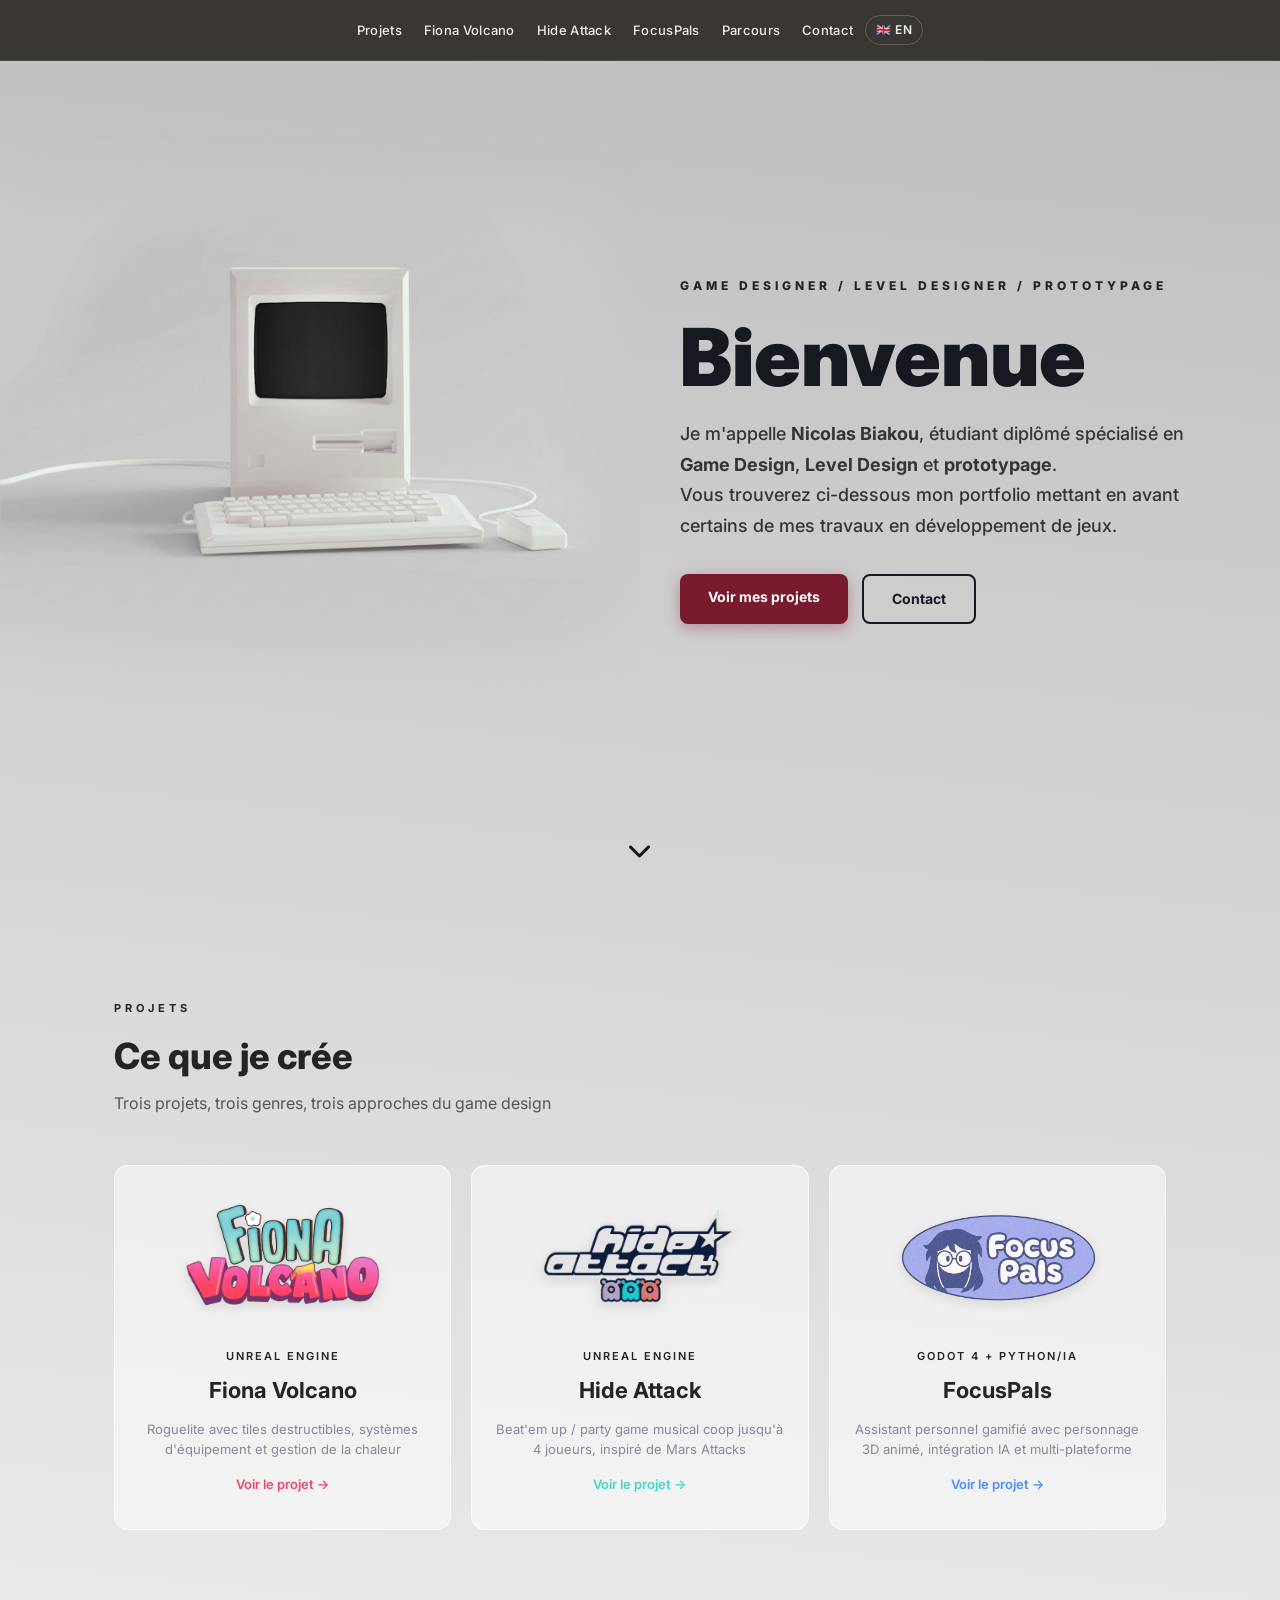
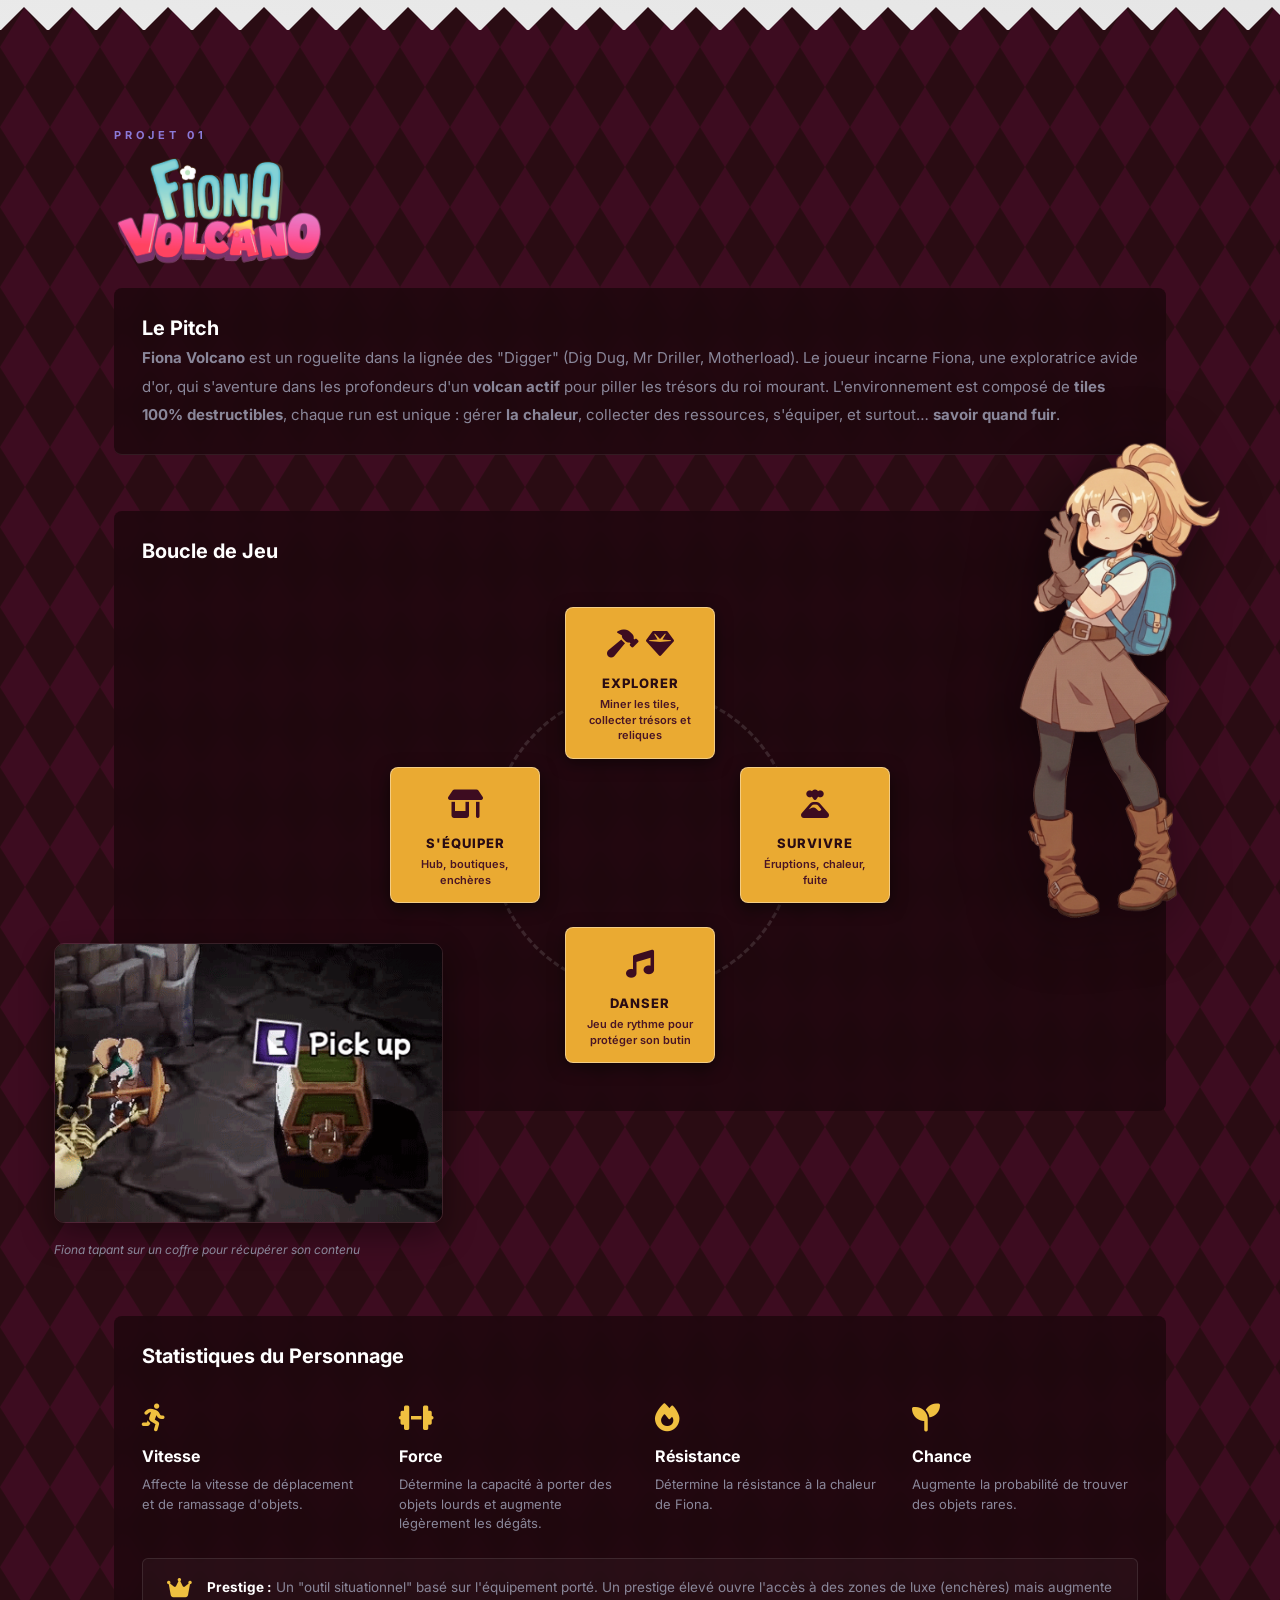
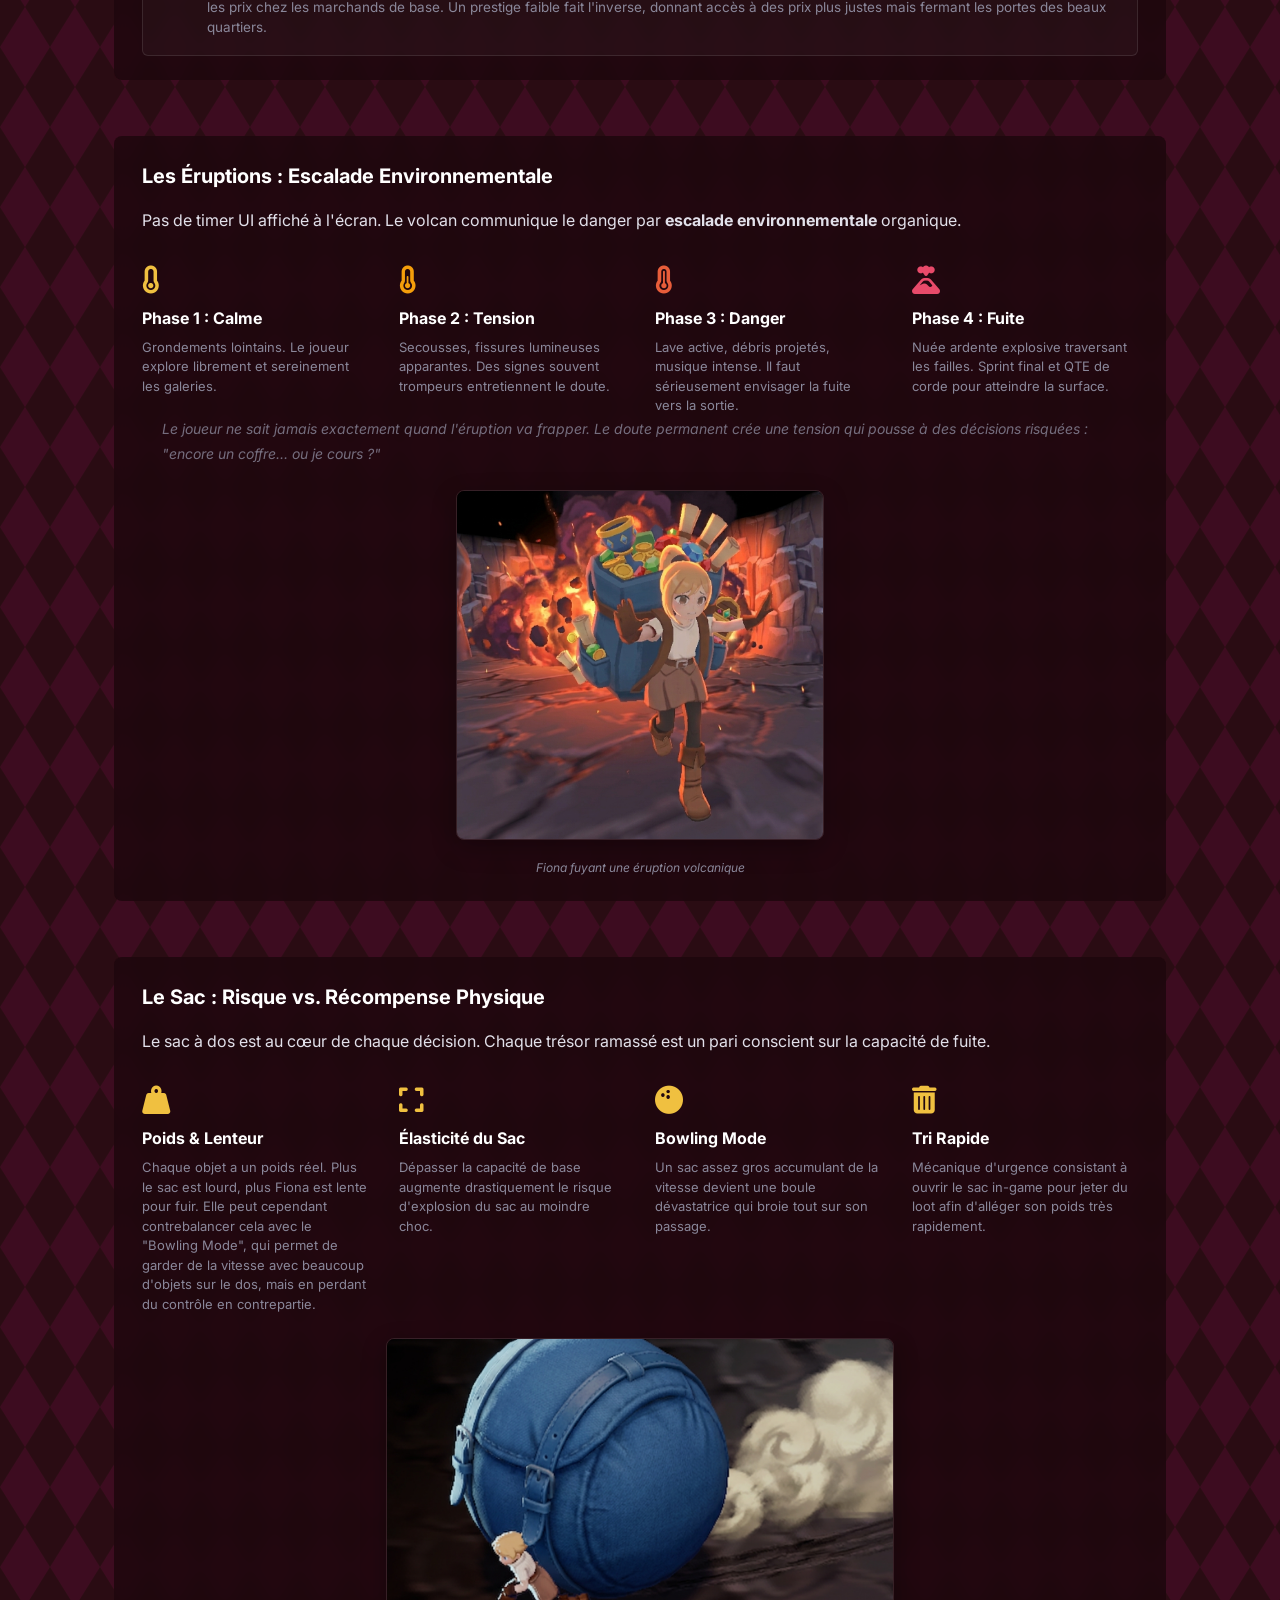
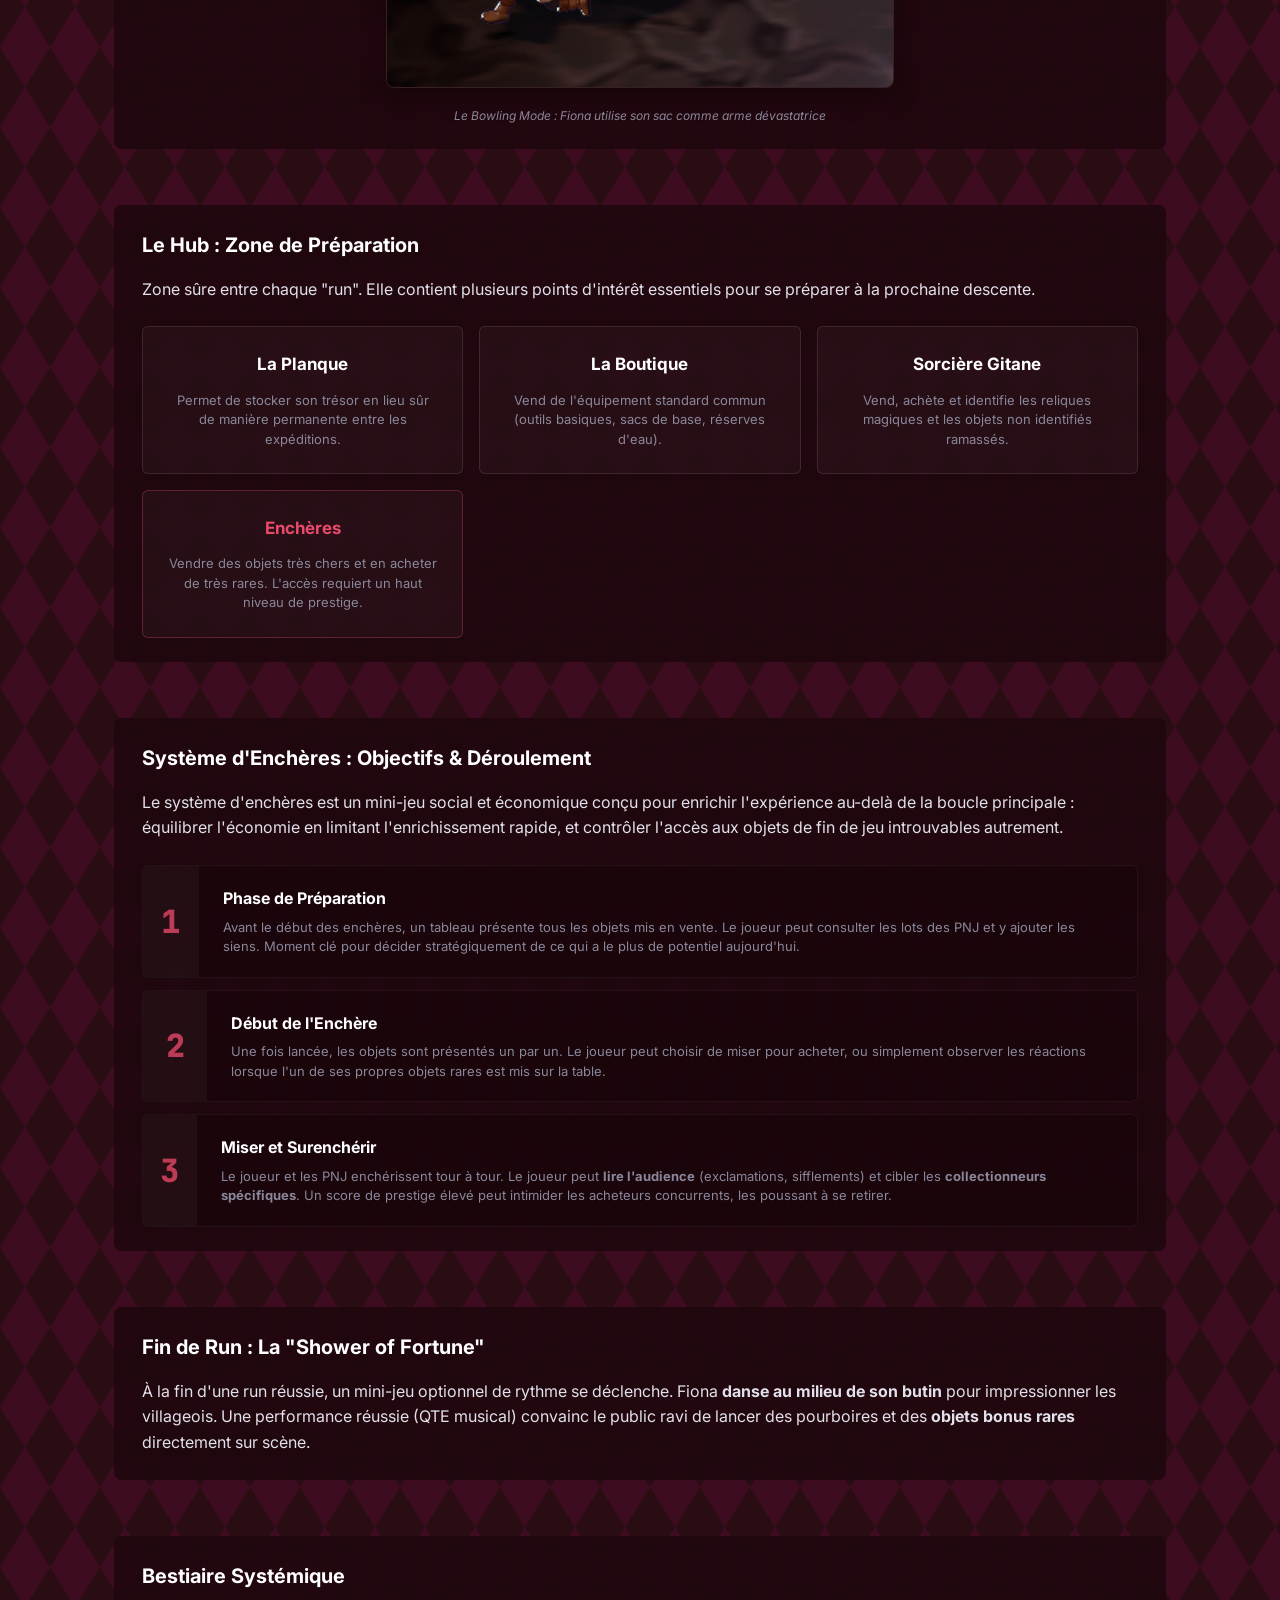
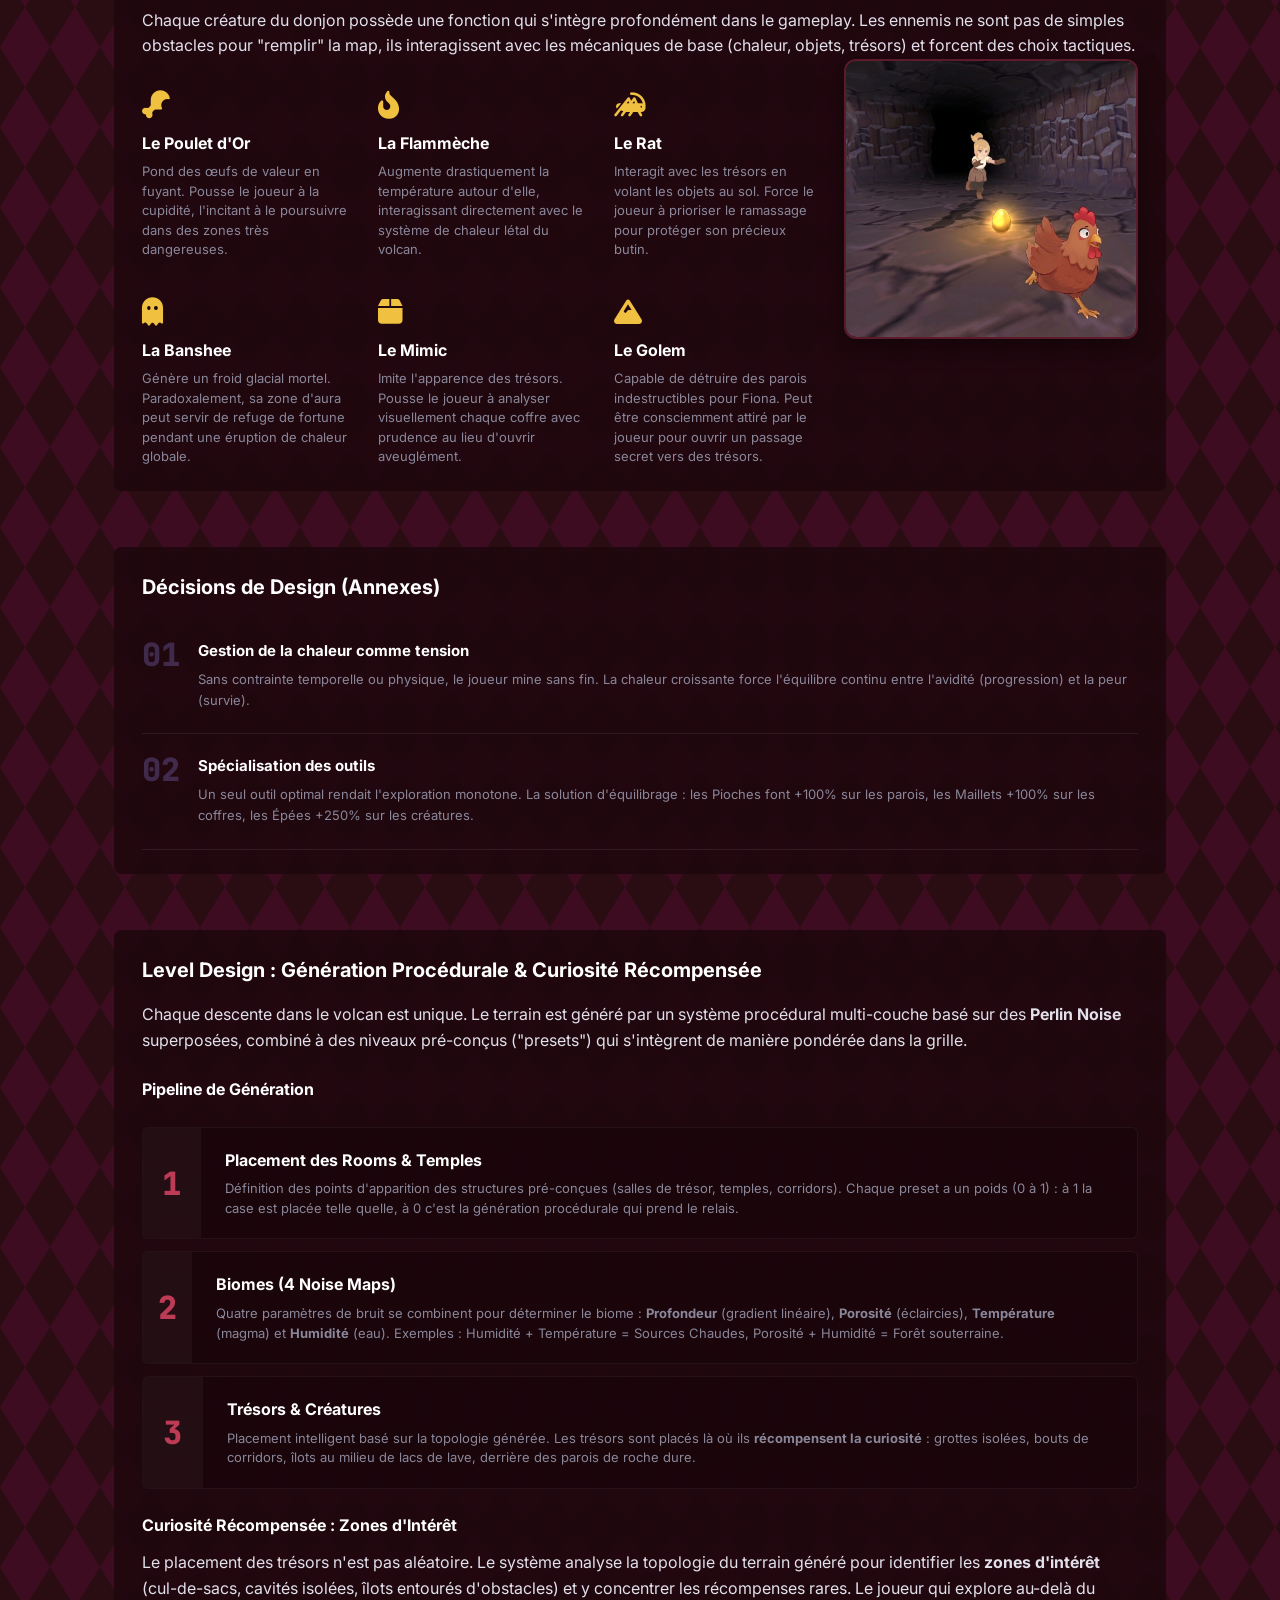
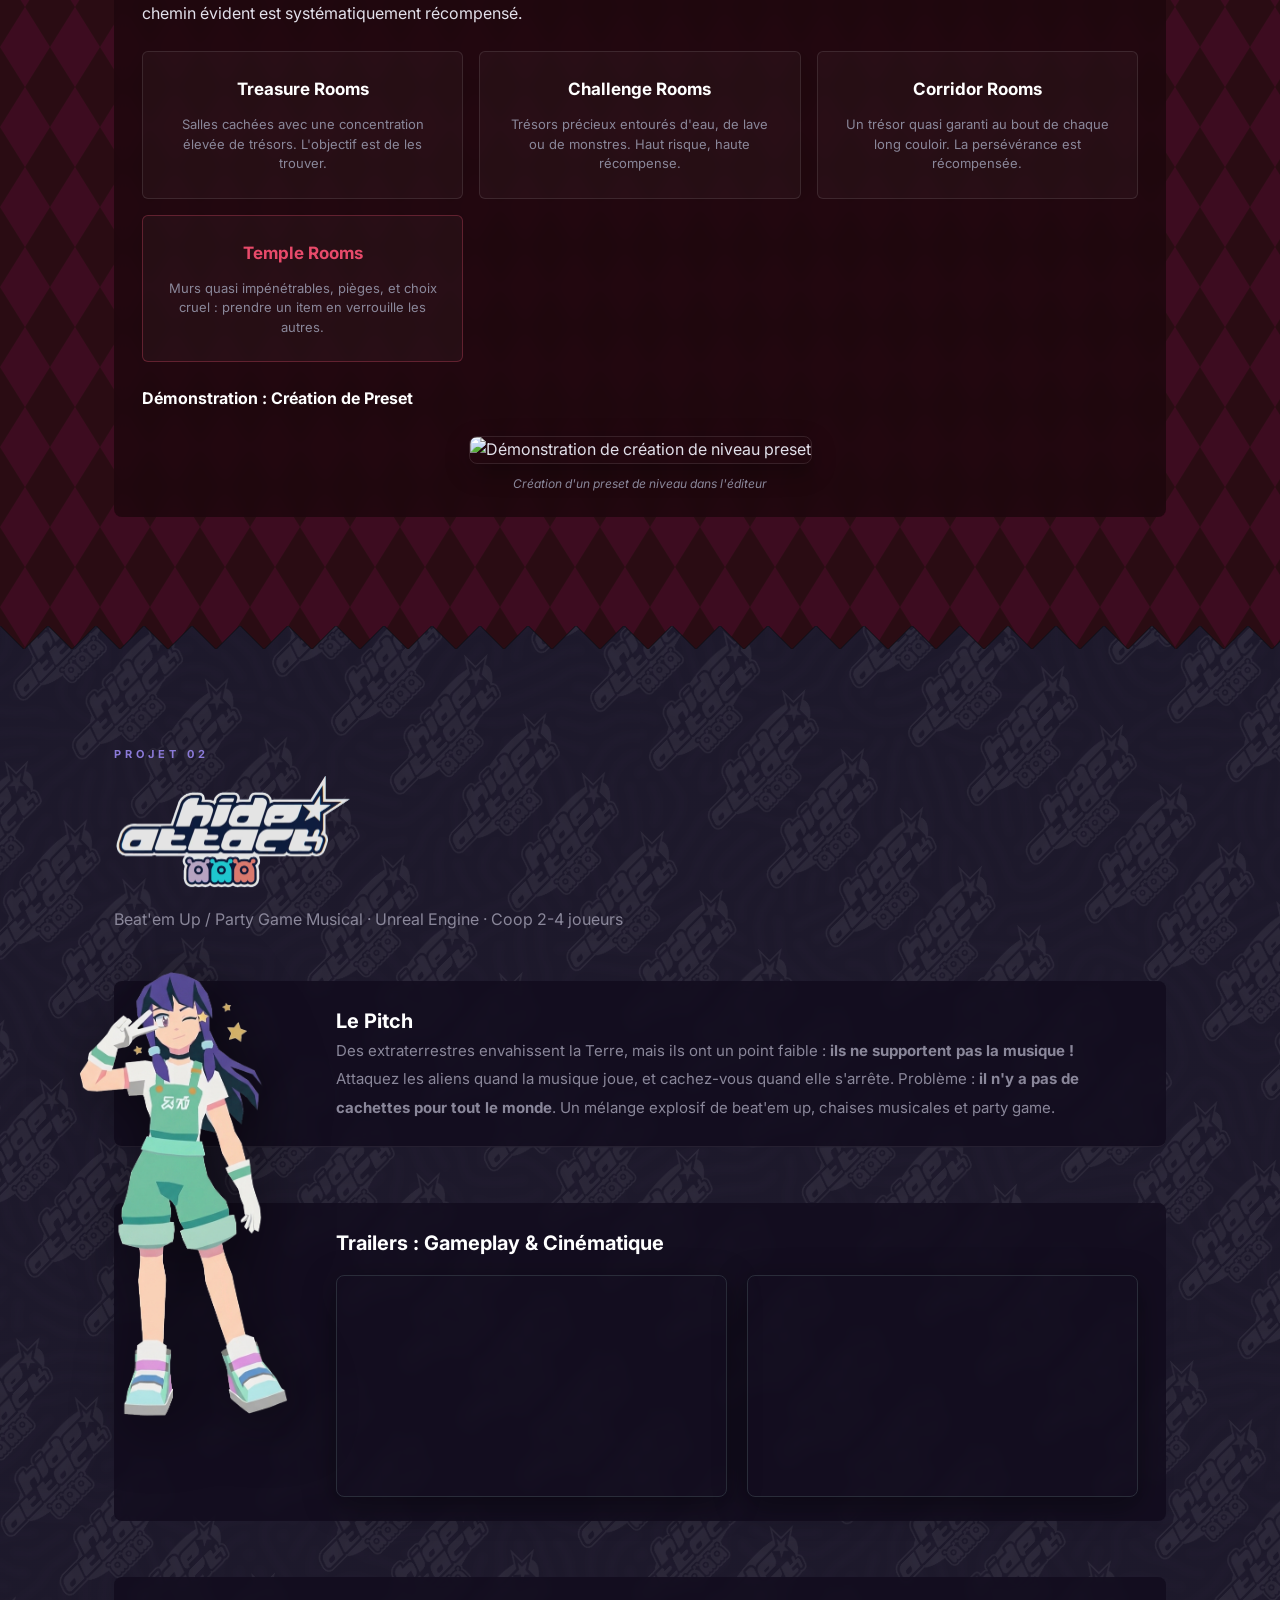
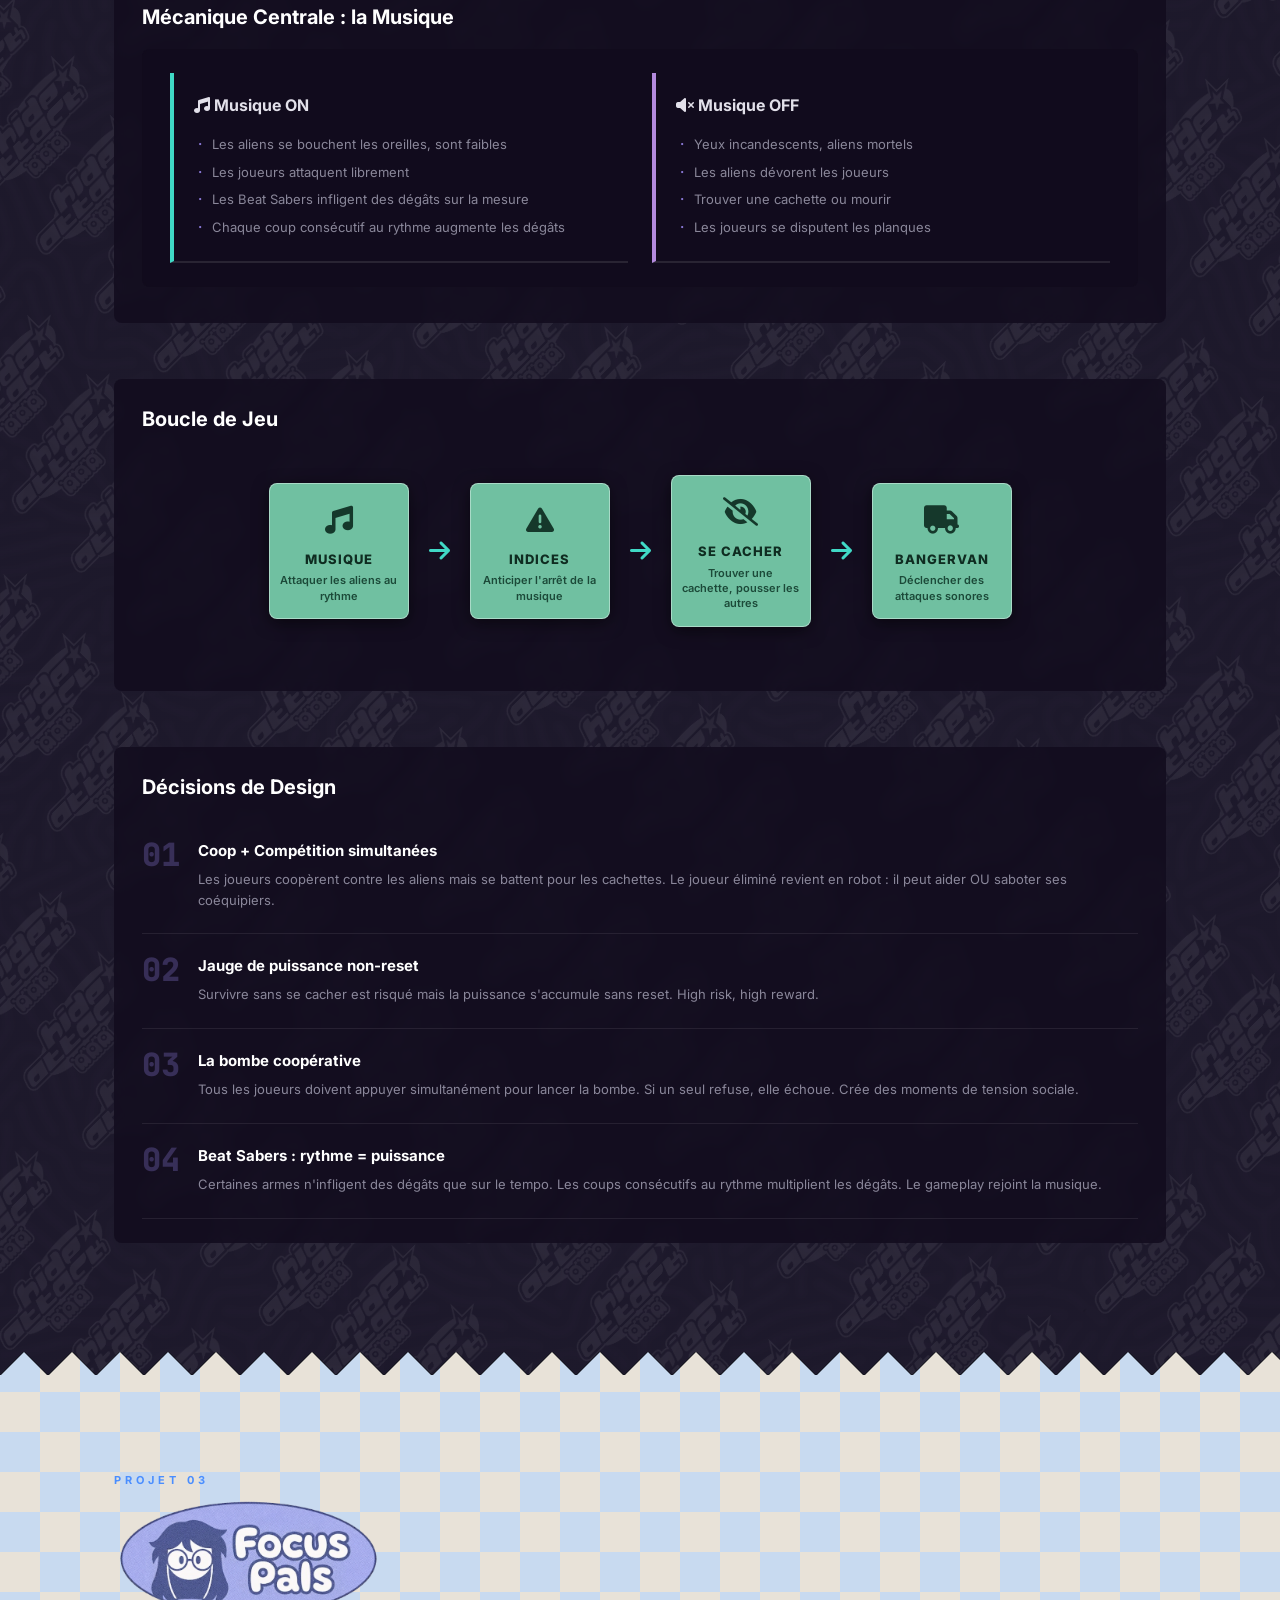
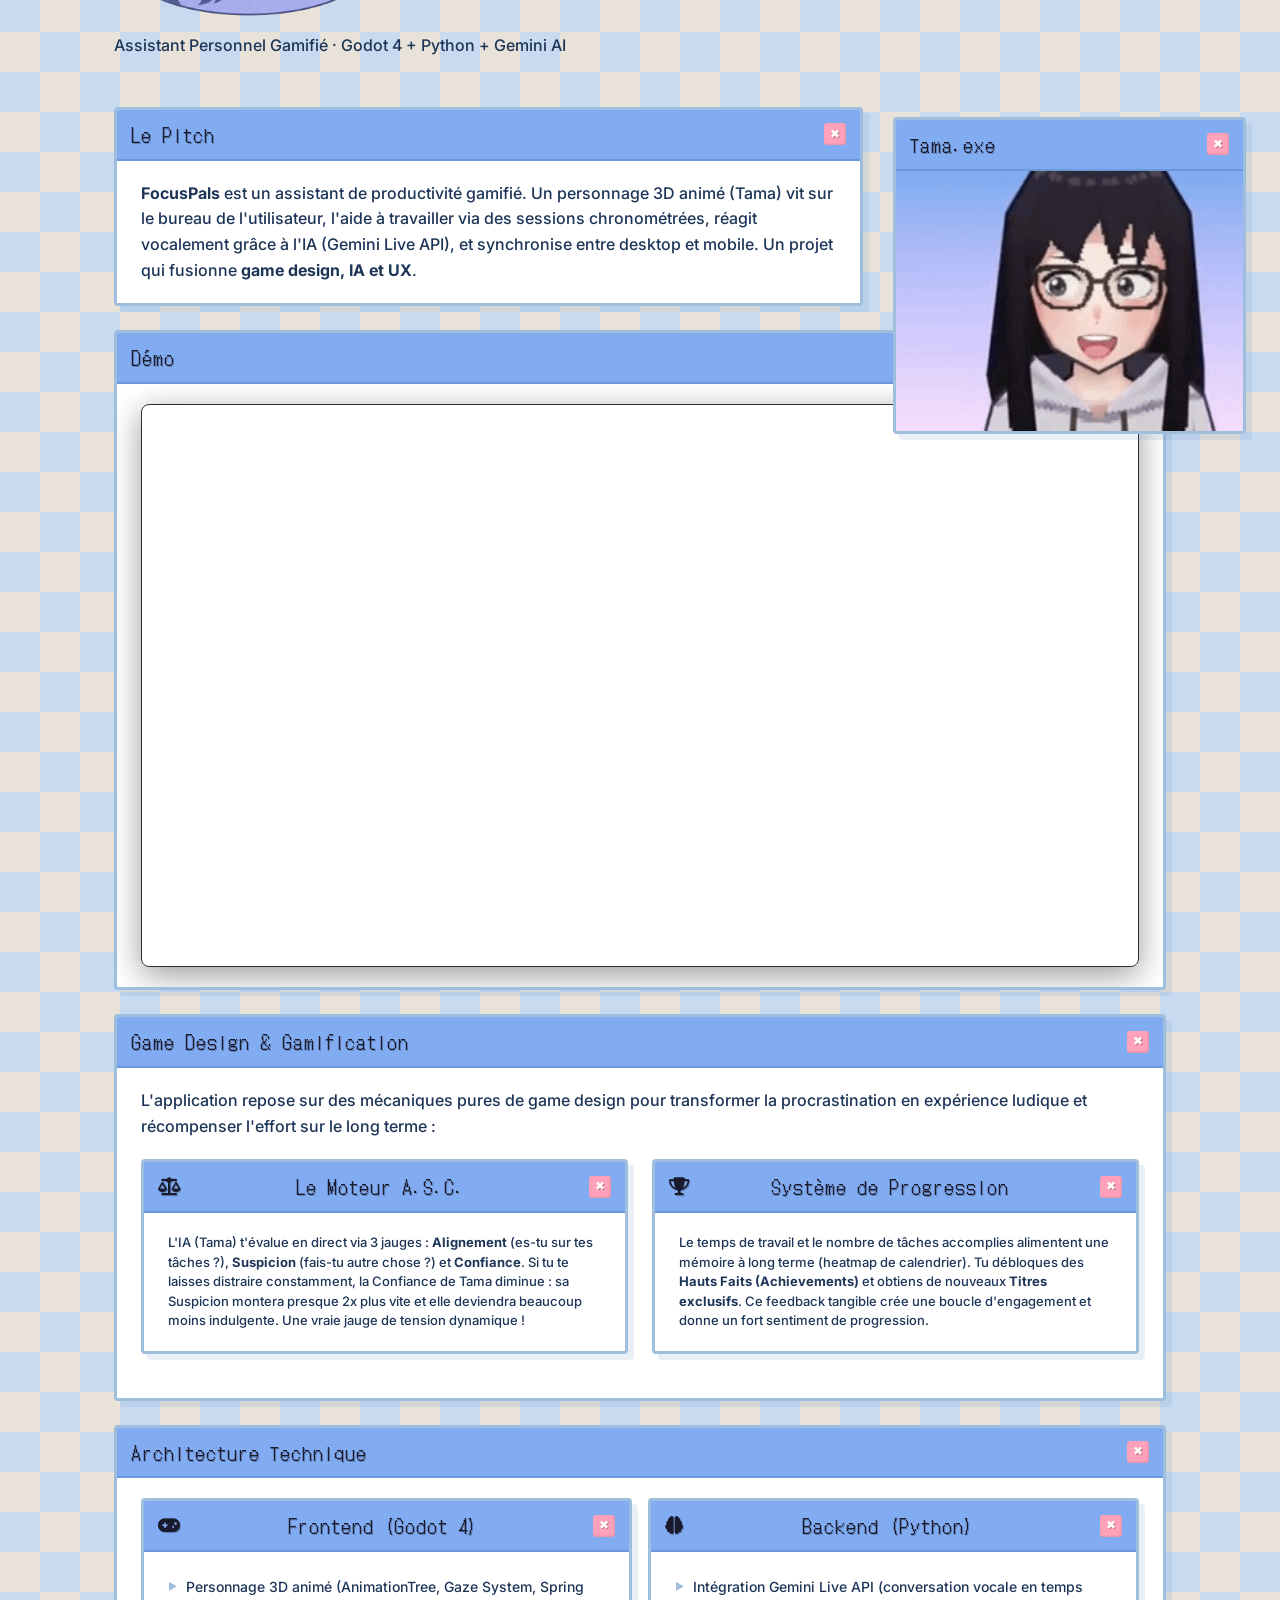
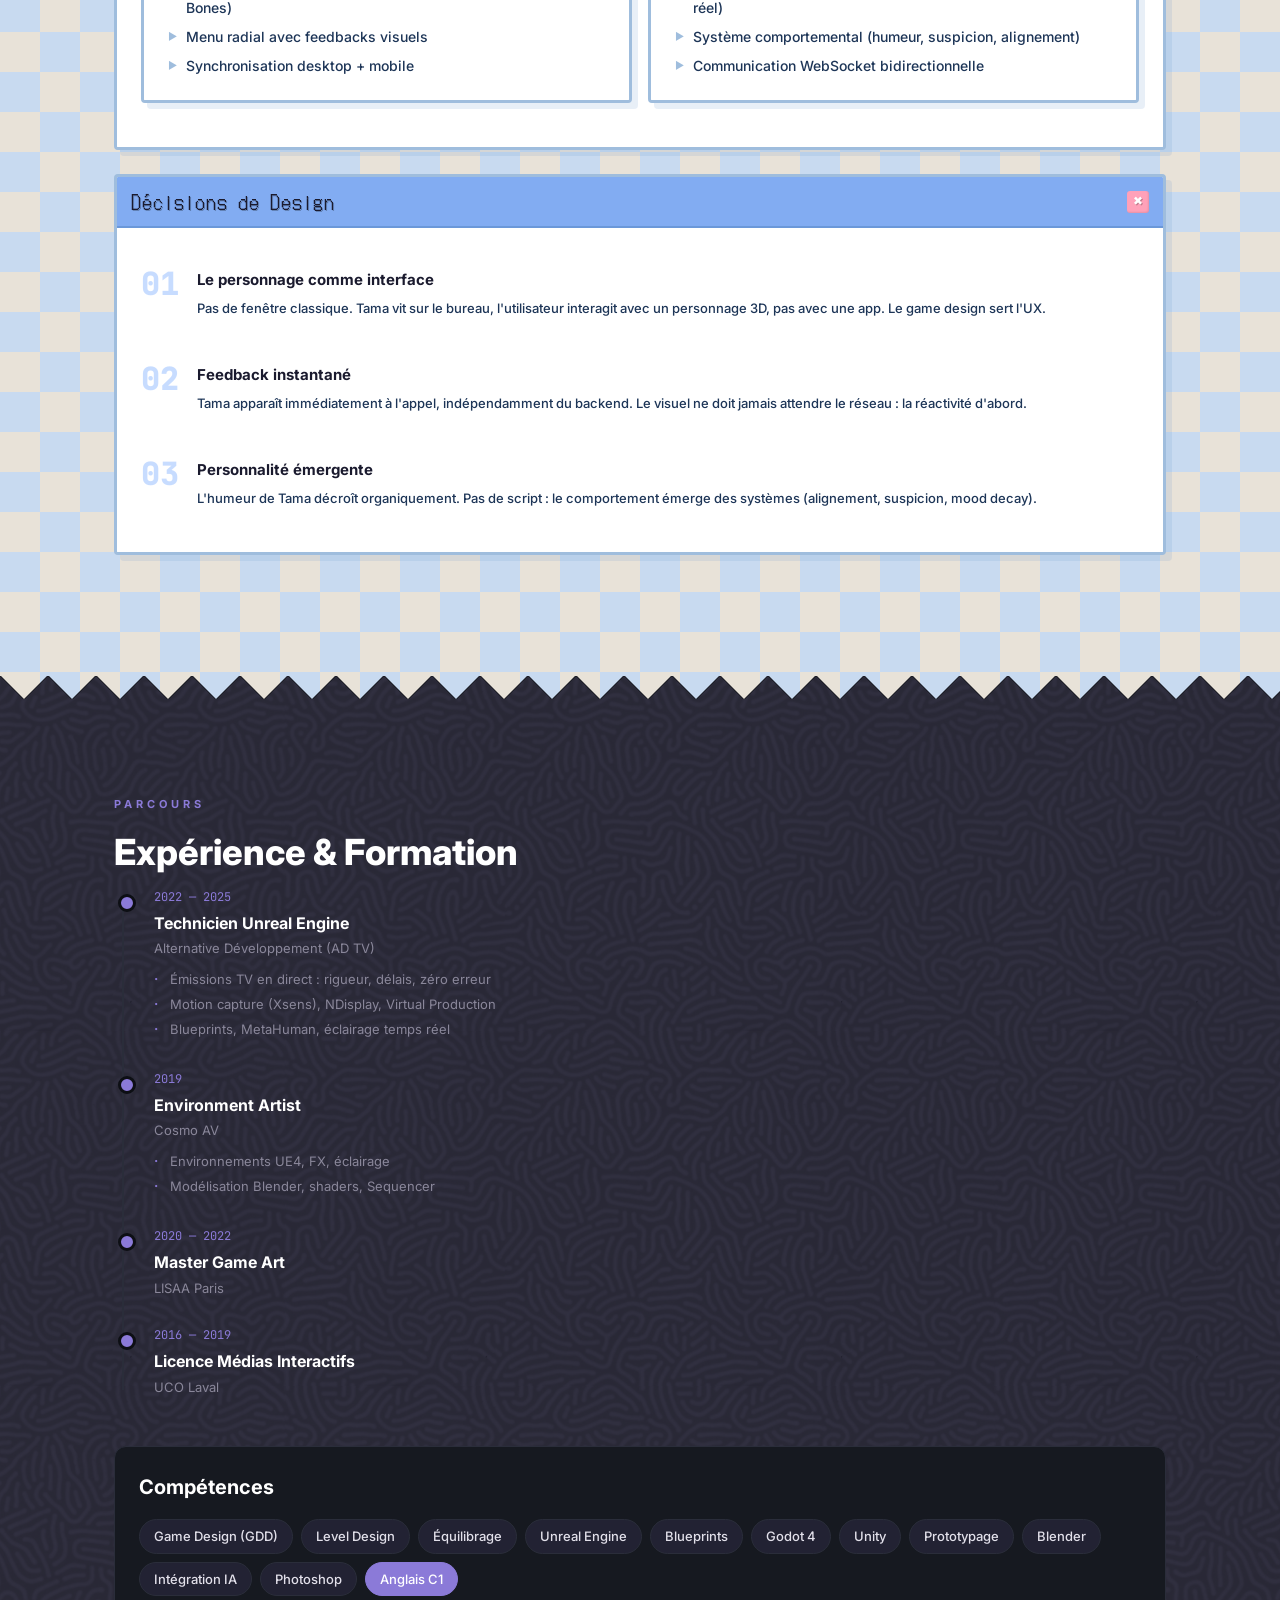
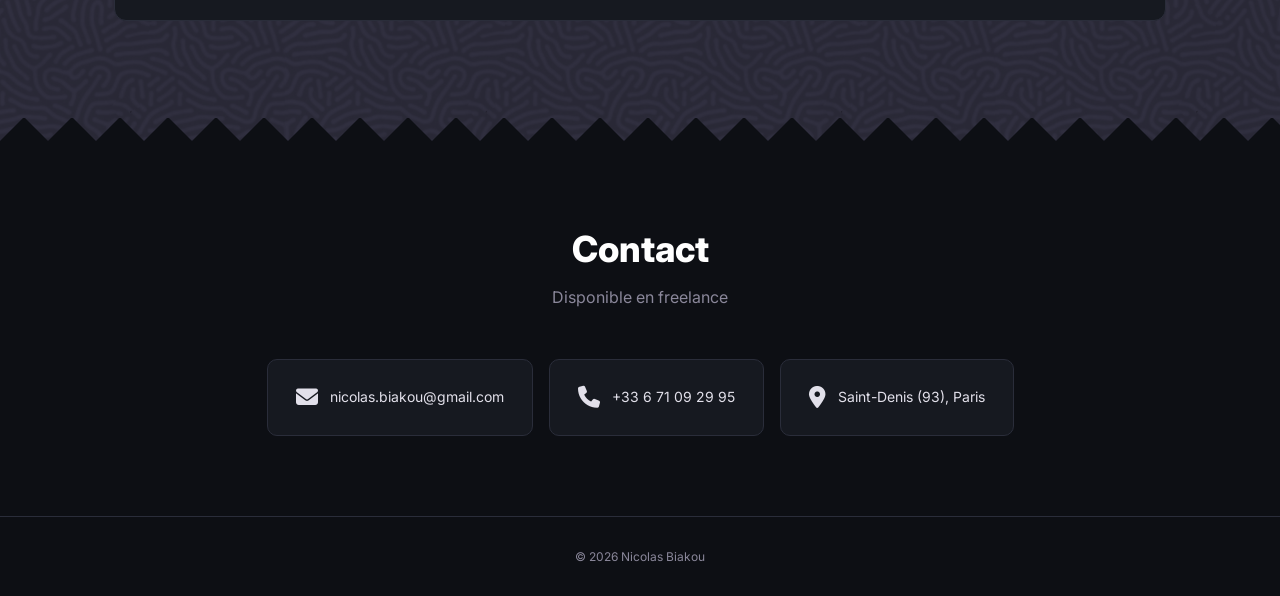
==== commit 0d35a1c8: "Add English version at /en/ with lang switcher button" ====
--- a/index.html
+++ b/index.html
@@ -23,6 +23,7 @@
             <a href="#experience">Parcours</a>
             <a href="#contact">Contact</a>
         </div>
+        <a href="./en/" class="lang-switch" title="English version">🇬🇧 EN</a>
         <button class="nav-toggle" aria-label="Menu"><i class="fa-solid fa-bars"></i></button>
     </div>
 </nav>
--- a/style.css
+++ b/style.css
@@ -58,6 +58,13 @@
 .nav-links { display: flex; gap: 22px; }
 .nav-links a { color: #f0eee9; text-decoration: none; font-size: 13px; font-weight: 500; letter-spacing: 0.3px; transition: color 0.2s; }
 .nav-links a:hover { color: var(--accent); }
+.lang-switch {
+    color: #f0eee9; text-decoration: none; font-size: 12px; font-weight: 600;
+    letter-spacing: 0.5px; padding: 4px 10px; border: 1px solid rgba(255,255,255,0.2);
+    border-radius: 20px; transition: border-color 0.2s, color 0.2s;
+    white-space: nowrap; margin-left: 12px;
+}
+.lang-switch:hover { color: var(--accent); border-color: var(--accent); }
 .nav-toggle { display: none; background: none; border: none; color: var(--text); font-size: 24px; cursor: pointer; }
 
 /* ═══ TOP LIGHT BACKGROUND ═══ */
@@ -504,8 +511,7 @@
         position: static;
         width: 100%;
         max-width: 280px;
-        box-shadow: none;
-        background: rgba(255,255,255,0.03);
+        background: #eaaa32;
     }
 }
 
@@ -600,6 +606,17 @@
     max-height: 280px;
     border-radius: 10px;
     box-shadow: 0 12px 32px rgba(0, 0, 0, 0.4);
+}
+@media (max-width: 900px) {
+    .gdd-media-left {
+        margin-left: 0;
+        margin-top: 16px;
+        text-align: center;
+        z-index: 1;
+    }
+    .gdd-media-left .gdd-media-img {
+        max-height: 220px;
+    }
 }
 
 /* ═══ ITERATIONS (Magazine style) ═══ */
@@ -791,15 +808,149 @@
 footer { text-align: center; padding: 30px; border-top: 1px solid var(--border); font-size: 12px; color: var(--text-dim); }
 
 /* ═══ RESPONSIVE ═══ */
+
+/* Tablet */
 @media (max-width: 900px) {
     .projects-grid { grid-template-columns: 1fr; }
     .mechanic-duo { grid-template-columns: 1fr; }
-}
-@media (max-width: 768px) {
+    .tech-stack { grid-template-columns: 1fr; }
+    .gdd-stats-grid { grid-template-columns: 1fr 1fr; }
+    .gdd-boxes-grid { grid-template-columns: 1fr 1fr; }
+    .trailers-grid { grid-template-columns: 1fr; }
+
+    /* Hero: stack vertically */
+    #hero .hero-content {
+        flex-direction: column;
+        text-align: center;
+    }
+    .hero-text { padding: 20px; }
+    .hero-cta { justify-content: center; }
+    .computer-mockup { width: 80vw; max-width: 400px; }
+
+    /* Character arts: center */
+    .fiona-character-art,
+    .bestiary-art {
+        float: none;
+        display: block;
+        margin: 0 auto 20px auto !important;
+    }
+    .fiona-character-art { height: 300px; }
+    .bestiary-art { height: 200px; }
+
+    /* Liva */
+    .liva-character-art {
+        float: none;
+        display: block;
+        margin: 0 auto 20px auto;
+        height: 350px;
+    }
+
+    /* Tama window */
+    .tama-character-window {
+        float: none;
+        display: block;
+        margin: 0 auto 24px auto !important;
+        width: auto;
+        max-width: 250px;
+    }
+
+    /* OS windows */
+    .os-window { margin-bottom: 20px; }
+    .os-window-body { padding: 16px; }
+
+    /* Loop diagrams */
+    .loop-diagram { flex-direction: column; align-items: center; }
+    .loop-arrow { transform: rotate(90deg); padding: 0; margin: 8px 0 !important; }
+
+    /* Sections */
+    section { padding: 60px 0; }
+    .project-section { padding-top: 80px; padding-bottom: 80px; }
+    #experience { padding-top: 80px; padding-bottom: 80px; }
+    h2 { font-size: 28px; }
+    h3 { font-size: 18px; }
+}
+
+/* Mobile */
+@media (max-width: 600px) {
+    .container { padding: 0 16px; }
+
+    /* Nav */
     .nav-links { display: none; }
     .nav-toggle { display: block; }
-    .loop-diagram { flex-direction: column; align-items: center; }
-    .loop-arrow { transform: rotate(90deg); padding: 0; }
+
+    /* Hero */
+    #hero { padding: 60px 0 40px 0; }
+    #hero .hero-content { flex-direction: column; }
+    .computer-mockup { width: 90vw; max-width: 300px; }
+    .hero-text { padding: 16px; }
+    .hero-text h1 { font-size: 32px; }
+    .hero-sub { font-size: 14px; }
+
+    /* Typography */
+    h2 { font-size: 24px; }
+    h3 { font-size: 16px; }
+    .section-sub { font-size: 14px; margin-bottom: 32px; }
+    .section-tag { font-size: 10px; letter-spacing: 3px; }
+
+    /* Sections */
+    section { padding: 40px 0; }
+    .project-section { padding-top: 60px; padding-bottom: 60px; }
+    #experience { padding-top: 60px; padding-bottom: 60px; }
+    .subsection { margin-top: 32px; }
+
+    /* Grids to single column */
+    .gdd-stats-grid { grid-template-columns: 1fr; }
+    .gdd-boxes-grid { grid-template-columns: 1fr; }
+    .mechanic-duo { grid-template-columns: 1fr; gap: 12px; }
+    .tech-stack { grid-template-columns: 1fr; }
+
+    /* Pitch cards */
+    .pitch-card { padding: 16px; }
+    .pitch-text p { font-size: 14px; }
+
+    /* OS windows mobile */
+    .os-window-header { font-size: 14px; padding: 8px 10px; }
+    .os-window-body { padding: 12px 14px; }
+    .tech-item h4 { font-size: 13px; }
+
+    /* Character arts */
+    .fiona-character-art { height: 220px; margin: 0 auto 16px auto !important; }
+    .bestiary-art { height: 180px; }
+    .tama-character-window { max-width: 200px; }
+    .tama-character-img { height: 180px; }
+
+    /* Loop steps */
+    #fiona .loop-step,
+    #hideattack .loop-step { width: 100%; max-width: 260px; }
+
+    /* Iterations */
+    .iter-card { flex-direction: column; }
+    .iter-num { margin-bottom: 4px; }
+
+    /* GDD media images */
+    .gdd-media-img { max-height: 200px; }
+
+    /* Videos */
+    .video-embed { border-radius: 8px; }
+
+    /* Steps */
+    .gdd-step { flex-direction: column; }
+    .gdd-step-num { margin-bottom: 8px; }
+
+    /* Contact */
+    .contact-grid { flex-direction: column; align-items: center; }
+    .contact-card { width: 100%; justify-content: center; }
+
+    /* Title logos */
+    .title-logo { height: 80px; }
+
+    /* Timeline */
+    .timeline { padding-left: 28px; }
+
+    /* Skills */
+    .skill-tag { font-size: 11px; padding: 4px 10px; }
+
+    /* Level layout */
     .level-layout { grid-template-columns: 1fr; }
 }
 
